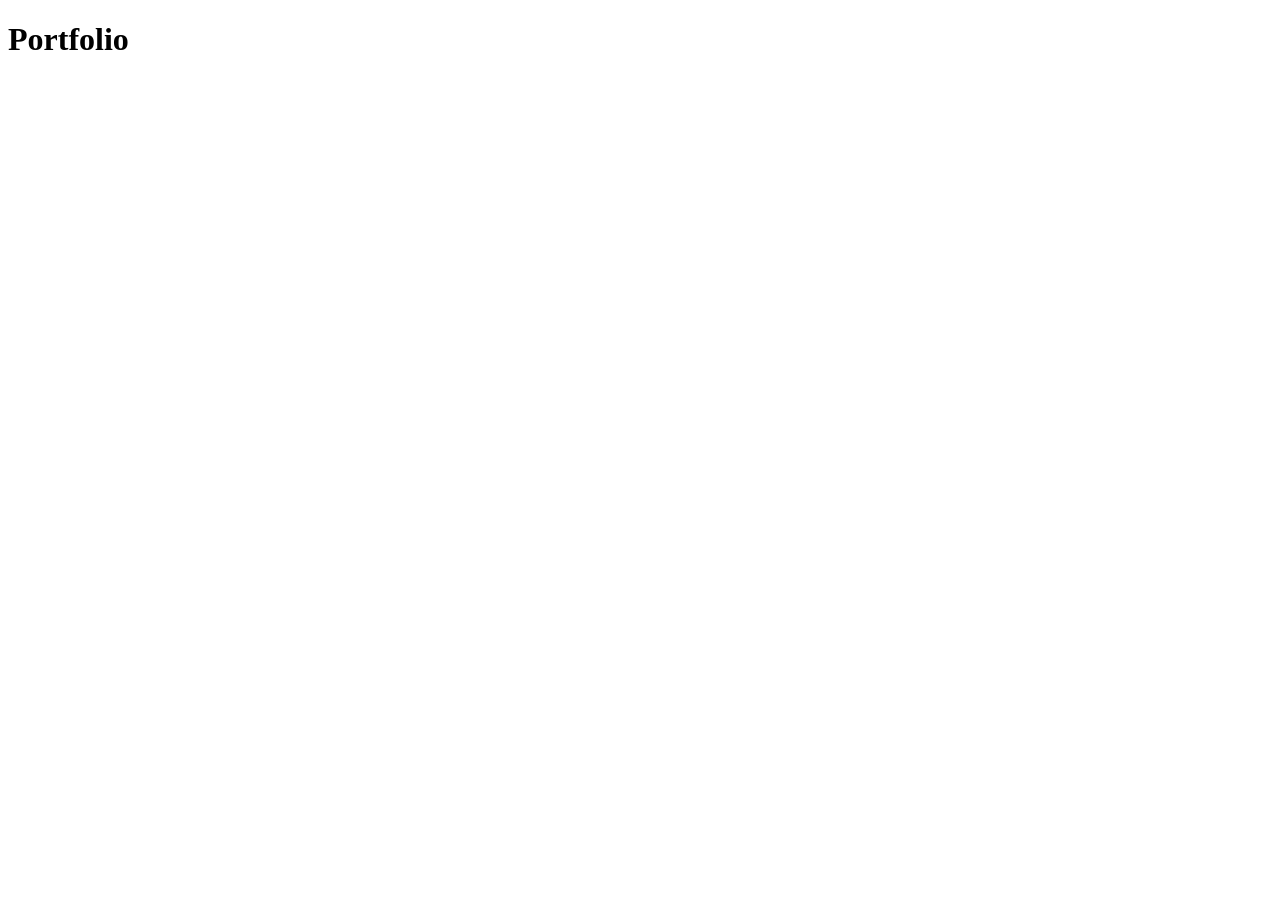
==== index.html @ 363844df "h1 navn" ====
<!DOCTYPE html>
<html lang="da">

<head>
    <meta charset="UTF-8">
    <meta name="viewport" content="width=device-width, initial-scale=1.0">
    <title>Portfolio</title>
    <meta name="robots" content="noindex">
</head>

<body>
    <h1>Portfolio</h1>
</body>

</html>
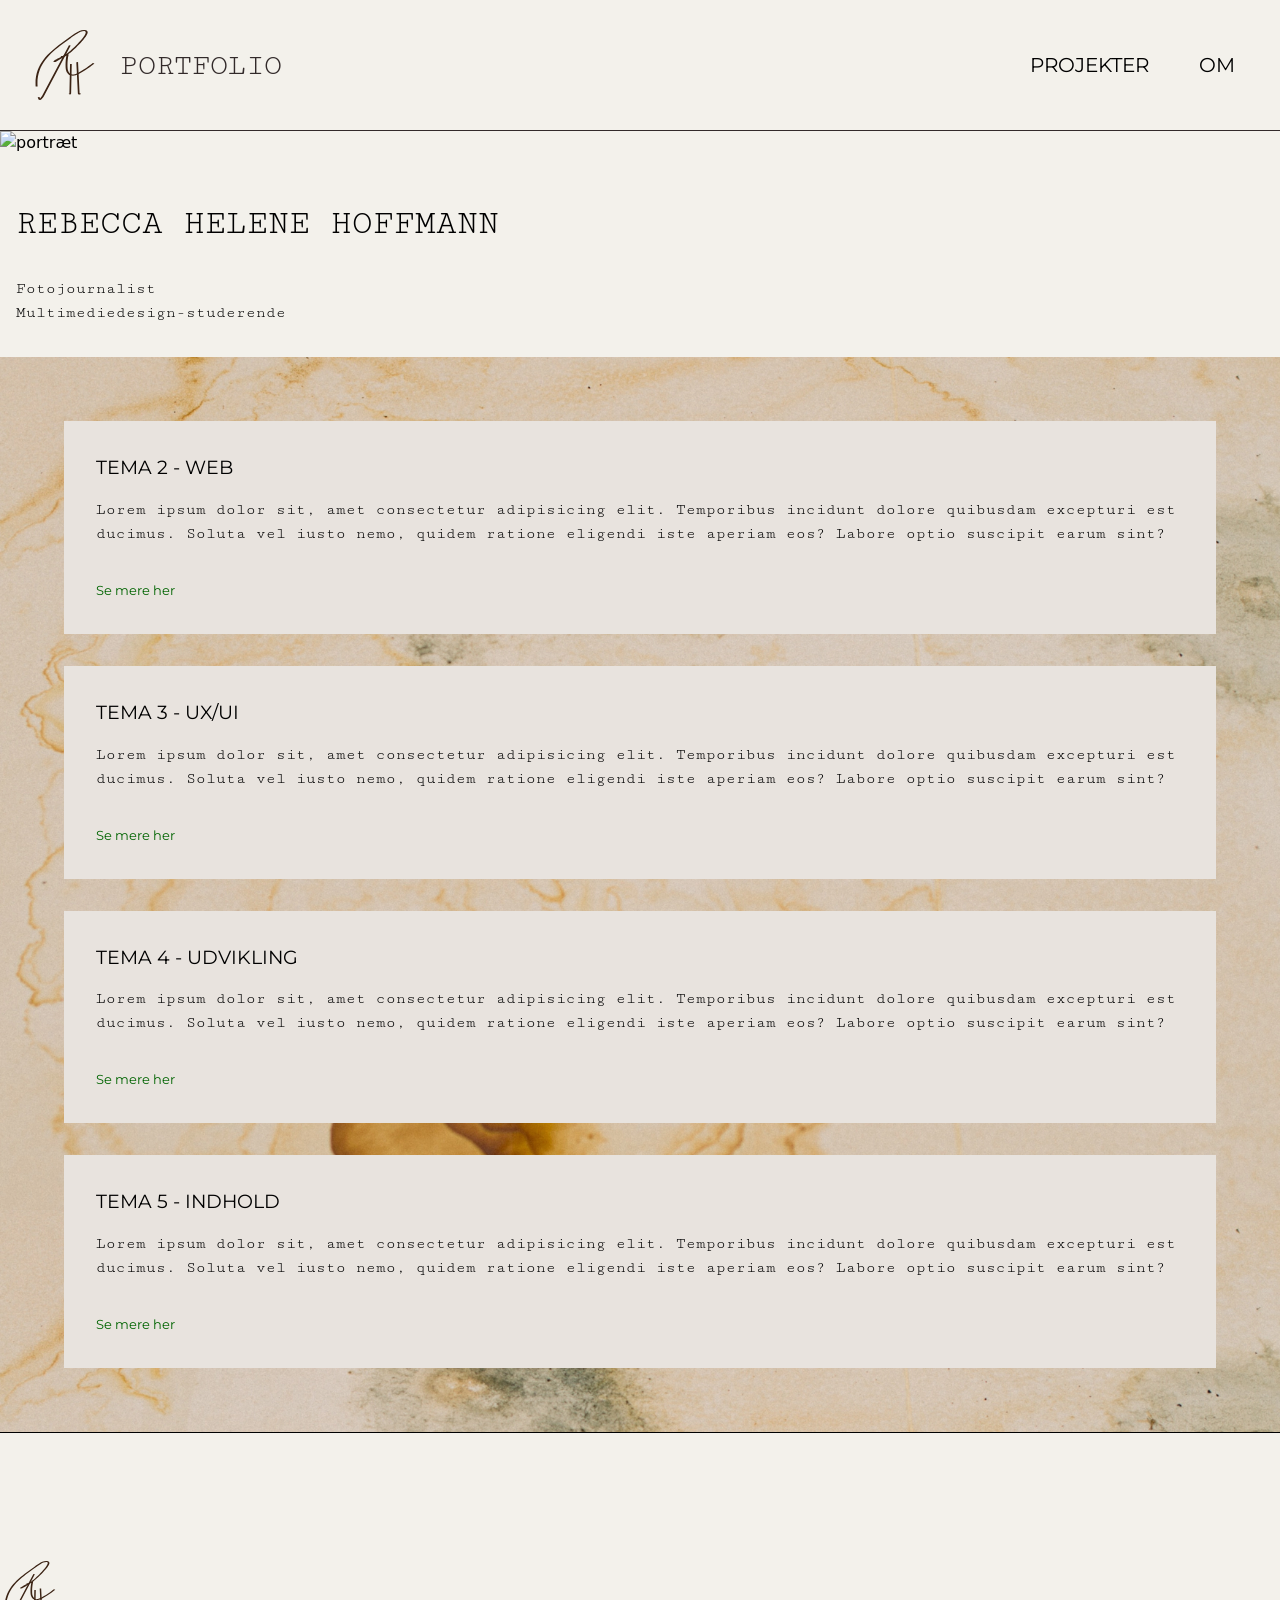
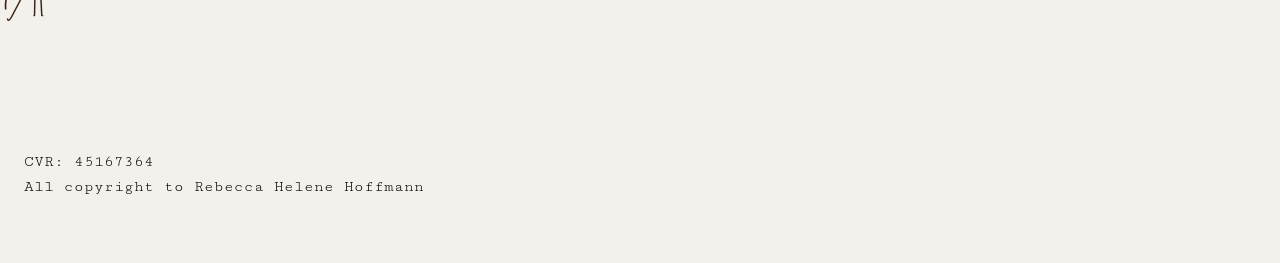
==== commit 350d777f: "første version" ====
--- a/index.html
+++ b/index.html
@@ -6,10 +6,90 @@
     <meta name="viewport" content="width=device-width, initial-scale=1.0">
     <title>Portfolio</title>
     <meta name="robots" content="noindex">
+    <link rel="stylesheet" href="layout.css">
+    <link rel="stylesheet" href="style.css">
+    <link rel="stylesheet" href="generel.css">
+    <link rel="preconnect" href="https://fonts.googleapis.com">
+    <link rel="preconnect" href="https://fonts.gstatic.com" crossorigin>
+    <link href="https://fonts.googleapis.com/css2?family=Cutive+Mono&display=swap" rel="stylesheet">
+    <link href="https://fonts.googleapis.com/css2?family=Montserrat:ital,wght@0,100..900;1,100..900&display=swap"
+        rel="stylesheet">
 </head>
 
 <body>
-    <h1>Portfolio</h1>
+    <header>
+        <div class="logo">
+            <a href="index.html"> <img src="svg/logo.svg" alt="Logo"></a>
+            <a class="titel" href="index.html">PORTFOLIO</a>
+        </div>
+        <nav>
+            <ul class="menu">
+                <li><a href="index.html">PROJEKTER</a></li>
+                <li><a href="om.html">OM</a></li>
+            </ul>
+            <button class="burger">
+                <span class="line"></span>
+                <span class="line"></span>
+                <span class="line"></span>
+            </button>
+        </nav>
+    </header>
+    <main>
+        <img src="img/pb.webp" alt="portræt">
+        <div class="in-grid">
+            <h1>Rebecca Helene Hoffmann</h1>
+            <p>Fotojournalist</p>
+            <p>Multimediedesign-studerende</p>
+        </div>
+        <div class="img-index">
+            <div class="index-grid">
+                <div>
+                    <h3>TEMA 2 - WEB</h3>
+                    <p>Lorem ipsum dolor sit, amet consectetur adipisicing elit. Temporibus incidunt dolore quibusdam
+                        excepturi est ducimus. Soluta vel iusto nemo, quidem ratione eligendi iste aperiam eos? Labore
+                        optio suscipit earum sint?</p>
+                    <a href="tema2.html"> Se mere her</a>
+                </div>
+            </div>
+            <div class="index-grid">
+                <div>
+                    <h3>TEMA 3 - UX/UI</h3>
+                    <p>Lorem ipsum dolor sit, amet consectetur adipisicing elit. Temporibus incidunt dolore quibusdam
+                        excepturi est ducimus. Soluta vel iusto nemo, quidem ratione eligendi iste aperiam eos? Labore
+                        optio suscipit earum sint?</p>
+                    <a href="tema3.html"> Se mere her</a>
+                </div>
+            </div>
+            <div class="index-grid">
+                <div>
+                    <h3>TEMA 4 - UDVIKLING</h3>
+                    <p>Lorem ipsum dolor sit, amet consectetur adipisicing elit. Temporibus incidunt dolore quibusdam
+                        excepturi est ducimus. Soluta vel iusto nemo, quidem ratione eligendi iste aperiam eos? Labore
+                        optio suscipit earum sint?</p>
+                    <a href="tema4.html"> Se mere her</a>
+                </div>
+            </div>
+            <div class="index-grid">
+                <div>
+                    <h3>TEMA 5 - INDHOLD</h3>
+                    <p>Lorem ipsum dolor sit, amet consectetur adipisicing elit. Temporibus incidunt dolore quibusdam
+                        excepturi est ducimus. Soluta vel iusto nemo, quidem ratione eligendi iste aperiam eos? Labore
+                        optio suscipit earum sint?</p>
+                    <a href="tema5.html"> Se mere her</a>
+                </div>
+            </div>
+        </div>
+    </main>
+
+    <footer>
+        <img src="svg/logo.svg" alt="logo">
+        <div>
+            <p>CVR: 45167364</p>
+            <p>All copyright to Rebecca Helene Hoffmann</p>
+        </div>
+    </footer>
+
+    <script src="menu.js"></script>
 </body>
 
 </html>
--- a/layout.css
+++ b/layout.css
@@ -0,0 +1,67 @@
+/***************** index ****************/
+.img-index {
+  background-image: url(img/baggrund-index.webp);
+  background-size: 100%;
+  padding: 2rem;
+}
+.in-grid {
+  padding: 1rem;
+  margin-bottom: 1rem;
+  align-items: center;
+}
+.index-grid {
+  margin: 2rem;
+  padding: 2rem;
+  background-color: rgb(232, 227, 222);
+}
+.index-grid p {
+  padding-bottom: 2rem;
+}
+.index-grid a {
+  color: darkgreen;
+}
+
+/***************** tema ****************/
+.tema-h2 {
+  border-bottom: 1px solid black;
+}
+.tema h2 {
+  margin-top: 10rem;
+  margin-left: 1rem;
+}
+.tema h3 {
+  margin-top: 6rem;
+  margin-left: 2rem;
+}
+.tema p {
+  margin: 2rem;
+}
+.tema a {
+  margin-left: 3rem;
+}
+.tema img {
+  padding: 2rem;
+  border-bottom: 1px solid black;
+}
+/***************** om ****************/
+.img-om {
+  background-image: url(img/om-bg.webp);
+  background-size: 100%;
+  padding: 1rem;
+}
+.img-om img {
+  padding: 2rem;
+}
+.om-grid {
+  margin: 2rem;
+  padding: 4rem;
+  background-color: rgb(232, 227, 222);
+}
+
+.om-grid h2,
+h3 {
+  padding-bottom: 1rem;
+}
+.om-grid p {
+  padding-bottom: 3rem;
+}
--- a/style.css
+++ b/style.css
@@ -0,0 +1,162 @@
+/***************** font ****************/
+.cutive-mono-regular {
+  font-family: "Cutive Mono", monospace;
+  font-style: normal;
+}
+.montserrat-uniquifier {
+  font-family: "Montserrat", sans-serif;
+  font-style: normal;
+}
+
+/***************** footer ****************/
+footer {
+  border-top: 1px solid black;
+  padding-top: 10%;
+  margin-bottom: 5%;
+}
+footer img {
+  height: 60px;
+  width: 60px;
+  margin-bottom: 10%;
+  justify-self: center;
+  align-self: center;
+}
+footer p {
+  margin-left: 1.5rem;
+  line-height: 25px;
+}
+
+/***************** nav-menu ****************/
+header {
+  top: 0;
+  display: flex;
+  justify-content: space-between;
+  align-items: center;
+  padding: 30px;
+  border-bottom: 1px solid rgb(50, 42, 42);
+  max-width: 100%;
+}
+
+.logo {
+  display: flex;
+  gap: 20px;
+  align-items: center;
+}
+
+.logo img {
+  width: 70px;
+  height: 70px;
+}
+
+.titel {
+  font-family: "Cutive Mono";
+  font-size: 30px;
+  text-decoration: none;
+  color: rgb(50, 42, 42);
+}
+
+nav {
+  display: flex;
+  align-items: center;
+}
+.menu {
+  display: flex;
+  list-style: none;
+  margin: 0;
+  padding: 0;
+}
+
+.menu li {
+  margin-right: 20px;
+}
+
+.menu li:last-child {
+  margin-right: 0;
+}
+
+.menu a {
+  display: block;
+  padding: 10px;
+  padding-inline: 15px;
+  color: black;
+  text-decoration: none;
+  text-align: center;
+  text-transform: uppercase;
+  font-size: 20px;
+  font-family: "Montserrat";
+}
+
+.menu a:hover {
+  color: rgb(68, 80, 126);
+}
+
+.burger {
+  display: none;
+  width: 25px;
+  height: 15px;
+  cursor: pointer;
+}
+
+.burger .line {
+  display: block;
+  width: 100%;
+  height: 2px;
+  background-color: black;
+  margin-bottom: 5px;
+  transition: 0.2s linear;
+}
+/***************** burger-menu, synlig i mobil ****************/
+@media (max-width: 800px) {
+  .menu {
+    display: none;
+  }
+
+  .burger {
+    display: block;
+    background-color: transparent;
+    border: 0;
+    width: 30px;
+    height: 20px;
+    cursor: pointer;
+  }
+
+  .burger .line {
+    display: block;
+    width: 100%;
+    height: 2px;
+    background-color: black;
+    margin-bottom: 5px;
+    transition: 0.2s linear;
+  }
+
+  .burger.active .line:nth-child(1) {
+    transform: rotate(45deg) translate(5px, 5px);
+    transition: 0.2s linear;
+  }
+
+  .burger.active .line:nth-child(2) {
+    opacity: 0;
+    transition: 0.15s linear;
+  }
+
+  .burger.active .line:nth-child(3) {
+    transform: rotate(-45deg) translate(5px, -5px);
+    transition: 0.2s linear;
+  }
+
+  /* udfoldet */
+  nav.active .menu {
+    display: block;
+    background-color: var(--color-bg);
+    border: 1px solid grey;
+    position: absolute;
+    top: 75px;
+    right: 0;
+    width: 30%;
+    z-index: 1010;
+  }
+
+  nav.active .menu li {
+    margin-block: 10px 10px;
+  }
+}
--- a/generel.css
+++ b/generel.css
@@ -0,0 +1,128 @@
+/***************** reset ****************/
+*,
+::before,
+::after {
+  box-sizing: border-box;
+  margin: 0;
+  padding: 0;
+}
+
+html {
+  interpolate-size: allow-keywords;
+  font-family: system-ui, sans-serif;
+  line-height: 1.5;
+  -webkit-font-smoothing: antialiased;
+}
+
+h1,
+h2 {
+  line-height: 1.25;
+}
+
+p,
+li {
+  text-wrap: pretty;
+}
+
+img,
+svg {
+  display: block;
+  width: 100%;
+  height: auto;
+}
+
+label {
+  display: block;
+}
+
+input,
+button,
+textarea,
+select {
+  font: inherit;
+  color: inherit;
+  background-color: transparent;
+  font-size: max(1em, 16px);
+}
+
+textarea {
+  resize: none;
+  min-height: 4lh;
+}
+
+legend {
+  padding: 0;
+}
+
+select,
+::picker(select) {
+  appearance: base-select;
+}
+
+:root {
+  /***************** font ****************/
+  --font-h1-h2-p-li: "Cutive Mono", monospace;
+  --font-h3-a: "Montserrat", sans-serif;
+
+  --font-size-mobil-h1: 2.1rem;
+  --font-size-mobil-h2: 2rem;
+  --font-size-mobil-h3: 1.2rem;
+  --font-size-mobil-a: 0.8rem;
+
+  --font-size-desk-h1: 3rem;
+  --font-size-desk-h2: 2.5rem;
+  --font-size-desk-h3: 2rem;
+  --font-size-desk-a: 1rem;
+
+  --font-size-p: 1rem;
+
+  --font-weight-h1: 100;
+  --font-weight-h2: 600;
+  --font-weight-h3: 400;
+  --font-p-space: 150%;
+
+  /***************** color ****************/
+  --color-bg: #f3f1eb;
+  --color-a: black;
+
+  /***************** margin ****************/
+  --margin-top-h1-mobil: 2rem;
+  --margin-bottom-h1-mobil: 2rem;
+}
+
+body {
+  background-color: var(--color-bg);
+}
+
+h1 {
+  font-family: var(--font-h1-h2-p-li);
+  font-size: var(--font-size-mobil-h1);
+  font-weight: var(--font-weight-h1);
+  margin-top: var(--margin-top-h1-mobil);
+  margin-bottom: var(--margin-bottom-h1-mobil);
+  text-transform: uppercase;
+}
+h2 {
+  font-family: var(--font-h1-h2-p-li);
+  font-size: var(--font-size-mobil-h2);
+  font-weight: var(--font-weight-h2);
+}
+h3 {
+  font-family: var(--font-h3-a);
+  font-size: var(--font-size-mobil-h3);
+  font-weight: var(--font-weight-h3);
+}
+p {
+  font-family: var(--font-h1-h2-p-li);
+  font-size: var(--font-size-p);
+  line-height: var(--font-p-space);
+}
+a {
+  font-size: var(--font-size-mobil-a);
+  font-family: var(--font-h3-a);
+  color: var(--color-a);
+  text-decoration: none;
+}
+li {
+  font-family: var(--font-h1-h2-p-li);
+}
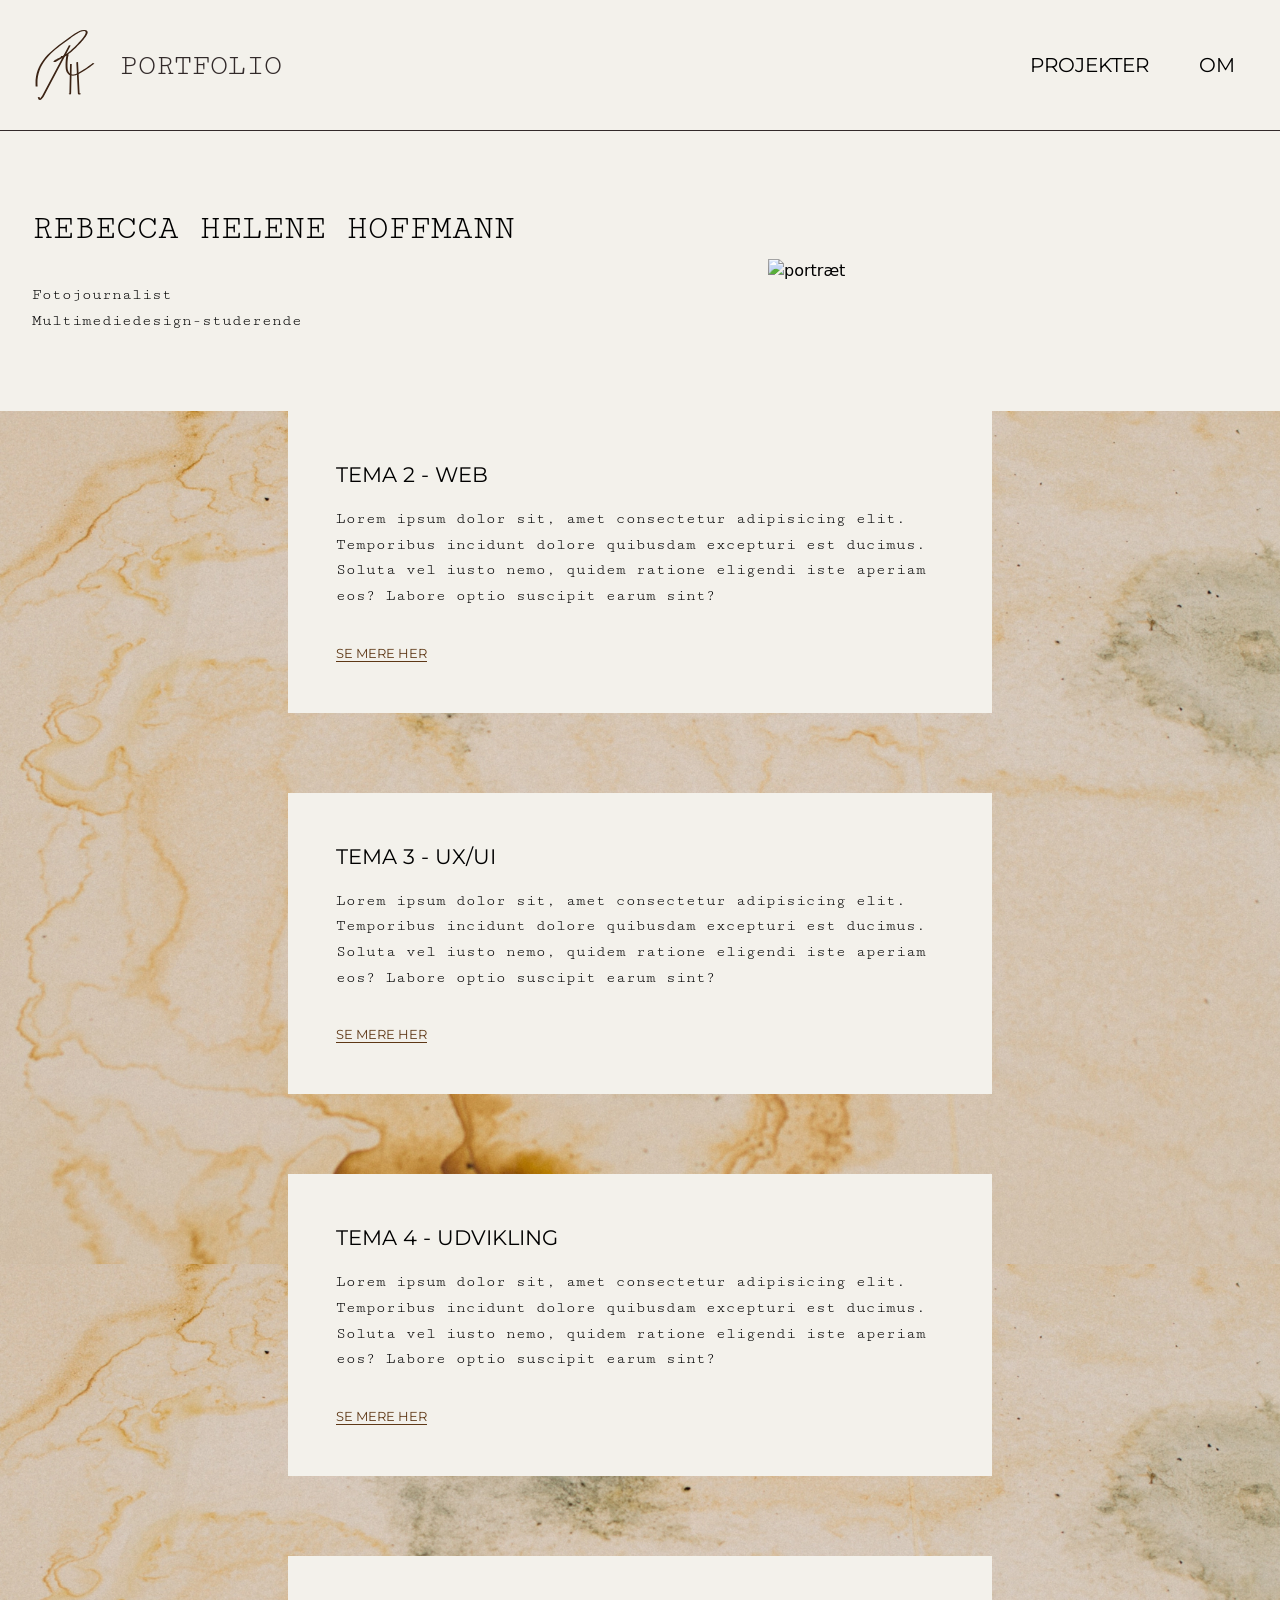
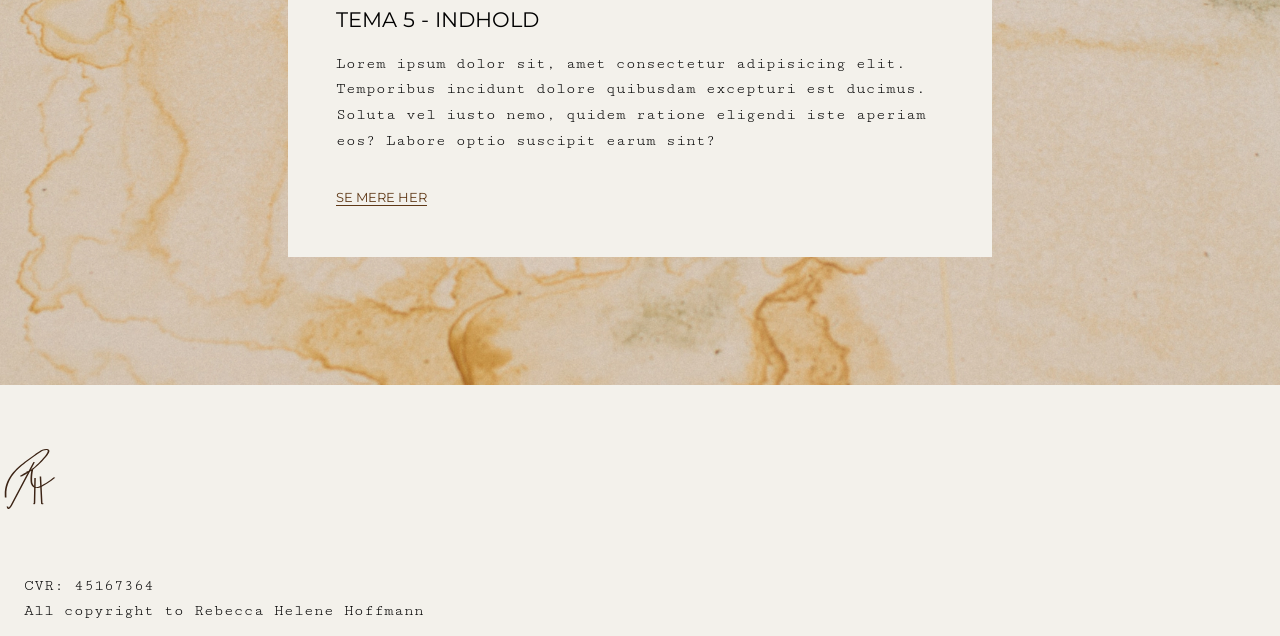
==== commit ba29e7b7: "anden version" ====
--- a/index.html
+++ b/index.html
@@ -24,7 +24,7 @@
         </div>
         <nav>
             <ul class="menu">
-                <li><a href="index.html">PROJEKTER</a></li>
+                <li><a href="tema2.html">PROJEKTER</a></li>
                 <li><a href="om.html">OM</a></li>
             </ul>
             <button class="burger">
@@ -35,12 +35,17 @@
         </nav>
     </header>
     <main>
-        <img src="img/pb.webp" alt="portræt">
         <div class="in-grid">
-            <h1>Rebecca Helene Hoffmann</h1>
-            <p>Fotojournalist</p>
-            <p>Multimediedesign-studerende</p>
+            <div class="in-grid-text">
+                <h1>Rebecca Helene Hoffmann</h1>
+                <p>Fotojournalist</p>
+                <p>Multimediedesign-studerende</p>
+            </div>
+            <div class="in-grid-img">
+                <img src="img/pb.webp" alt="portræt">
+            </div>
         </div>
+
         <div class="img-index">
             <div class="index-grid">
                 <div>
--- a/layout.css
+++ b/layout.css
@@ -1,33 +1,69 @@
 /***************** index ****************/
+
+.in-grid {
+  display: grid;
+  grid-template-columns: 1fr;
+}
+.in-grid-img {
+  order: -1;
+}
+.in-grid-text {
+  padding: 1rem;
+  margin-bottom: 2rem;
+}
+/***************** teaser tema  ****************/
 .img-index {
   background-image: url(img/baggrund-index.webp);
   background-size: 100%;
-  padding: 2rem;
-}
-.in-grid {
-  padding: 1rem;
-  margin-bottom: 1rem;
-  align-items: center;
+  padding: 3rem;
 }
 .index-grid {
-  margin: 2rem;
-  padding: 2rem;
-  background-color: rgb(232, 227, 222);
+  margin-bottom: 2rem;
+  padding: 3rem;
+  background-color: #f3f1eb;
+  align-self: center;
 }
 .index-grid p {
+  padding-top: 1rem;
   padding-bottom: 2rem;
 }
 .index-grid a {
-  color: darkgreen;
+  color: #5e3816;
+  border-bottom: 1px solid #5e3816;
+  text-transform: uppercase;
+}
+
+@media (min-width: 1000px) {
+  .in-grid {
+    display: grid;
+    grid-template-columns: 1fr 1fr;
+    grid-template-rows: 1fr;
+    background-image: url(img/bg-index-4.webp);
+    background-size: 100%;
+  }
+  .in-grid-text {
+    padding: 2rem;
+    align-self: center;
+  }
+  .in-grid-img {
+    order: 1;
+    padding: 8rem;
+  }
+  .img-index {
+    padding-top: 0%;
+  }
+  .index-grid {
+    margin-left: 15rem;
+    margin-right: 15rem;
+    margin-bottom: 5rem;
+  }
 }
 
 /***************** tema ****************/
-.tema-h2 {
-  border-bottom: 1px solid black;
-}
 .tema h2 {
   margin-top: 10rem;
   margin-left: 1rem;
+  margin-bottom: 0.5rem;
 }
 .tema h3 {
   margin-top: 6rem;
@@ -37,31 +73,92 @@
   margin: 2rem;
 }
 .tema a {
-  margin-left: 3rem;
+  margin-left: 2rem;
 }
 .tema img {
   padding: 2rem;
   border-bottom: 1px solid black;
+}
+@media (min-width: 1000px) {
+  .t-grid {
+    display: grid;
+    grid-template-columns: 1fr 1fr;
+    grid-template-rows: 1fr 1fr;
+  }
+}
+
+/***************** pil ****************/
+.pil {
+  display: grid;
+  grid-template-columns: 1fr 1fr;
+  justify-content: space-between;
+  margin: 1rem;
+}
+.pil-1 {
+  display: flex;
+  align-items: center;
+  grid-column: 1/2;
+  gap: 5px;
+}
+.pil-2 {
+  display: flex;
+  align-items: center;
+  grid-column: 3/4;
+  gap: 5px;
+}
+.pil img {
+  width: 20px;
+  height: auto;
+  border-bottom: none;
 }
 /***************** om ****************/
 .img-om {
   background-image: url(img/om-bg.webp);
   background-size: 100%;
   padding: 1rem;
+  img {
+    padding: 2rem;
+  }
 }
-.img-om img {
-  padding: 2rem;
-}
-.om-grid {
+/***************** om box 1 ****************/
+.om-grid-1 {
   margin: 2rem;
   padding: 4rem;
   background-color: rgb(232, 227, 222);
 }
-
-.om-grid h2,
-h3 {
+.om-grid-1 h2 {
   padding-bottom: 1rem;
 }
-.om-grid p {
+.om-grid-1 p {
   padding-bottom: 3rem;
 }
+/***************** om box 2 ****************/
+.om-grid-2 {
+  margin: 2rem;
+  padding: 4rem;
+  background-color: rgb(232, 227, 222);
+}
+.om-grid-2 h3 {
+  padding-bottom: 1rem;
+}
+.om-grid-2 p {
+  padding-bottom: 3rem;
+}
+
+@media (min-width: 1000px) {
+  .om-grid {
+    display: grid;
+    grid-template-columns: 1fr 1fr;
+    margin-top: 5rem;
+    margin-left: 15rem;
+    margin-right: 15rem;
+  }
+  .om-grid-2 {
+    display: grid;
+    grid-template-columns: 1fr 1fr;
+    gap: 10%;
+    margin-top: 5rem;
+    margin-left: 17rem;
+    margin-right: 17rem;
+  }
+}
--- a/style.css
+++ b/style.css
@@ -1,16 +1,52 @@
-/***************** font ****************/
-.cutive-mono-regular {
-  font-family: "Cutive Mono", monospace;
-  font-style: normal;
-}
-.montserrat-uniquifier {
-  font-family: "Montserrat", sans-serif;
-  font-style: normal;
-}
+/***************** index ****************/
+.index-grid a {
+  color: #5e3816;
+  border-bottom: 1px solid #5e3816;
+  text-transform: uppercase;
+}
+/***************** tema ****************/
+
+/***************** tema h2 farve ****************/
+.tema-h2 {
+  color: #5b0dcf;
+  border-bottom: 1px solid black;
+}
+.tema-h3 {
+  color: #32771c;
+  border-bottom: 1px solid black;
+}
+.tema-h4 {
+  color: #0071be;
+  border-bottom: 1px solid black;
+}
+.tema-h5 {
+  color: #eb6300;
+  border-bottom: 1px solid black;
+}
+.t2-a {
+  color: #5b0dcf;
+  border-bottom: 1px solid #5b0dcf;
+  text-transform: uppercase;
+}
+.t3-a {
+  color: #32771c;
+  border-bottom: 1px solid #32771c;
+  text-transform: uppercase;
+}
+.t4-a {
+  color: #0071be;
+  border-bottom: 1px solid #0071be;
+  text-transform: uppercase;
+}
+.t5-a {
+  color: #eb6300;
+  border-bottom: 1px solid #eb6300;
+  text-transform: uppercase;
+}
+/***************** tema a farve ****************/
 
 /***************** footer ****************/
 footer {
-  border-top: 1px solid black;
   padding-top: 10%;
   margin-bottom: 5%;
 }
@@ -25,7 +61,15 @@
   margin-left: 1.5rem;
   line-height: 25px;
 }
-
+@media (min-width: 1000px) {
+  footer {
+    padding-top: 5%;
+    margin-bottom: 1%;
+  }
+  footer img {
+    margin-bottom: 5%;
+  }
+}
 /***************** nav-menu ****************/
 header {
   top: 0;
@@ -87,7 +131,7 @@
 }
 
 .menu a:hover {
-  color: rgb(68, 80, 126);
+  color: #5e3816;
 }
 
 .burger {
--- a/generel.css
+++ b/generel.css
@@ -59,35 +59,50 @@
   appearance: base-select;
 }
 
+/***************** font ****************/
+.cutive-mono-regular {
+  font-family: "Cutive Mono", monospace;
+  font-style: normal;
+}
+.montserrat-uniquifier {
+  font-family: "Montserrat", sans-serif;
+  font-style: normal;
+}
+
 :root {
-  /***************** font ****************/
+  /***************** font type ****************/
   --font-h1-h2-p-li: "Cutive Mono", monospace;
   --font-h3-a: "Montserrat", sans-serif;
 
-  --font-size-mobil-h1: 2.1rem;
-  --font-size-mobil-h2: 2rem;
-  --font-size-mobil-h3: 1.2rem;
-  --font-size-mobil-a: 0.8rem;
+  /***************** font size mobil ****************/
+  --font-size-m-h1: 2.1rem;
+  --font-size-m-h2: 2rem;
+  --font-size-m-h3: 1.3rem;
+  --font-size-m-p: 1rem;
+  --font-size-m-a: 0.8rem;
 
-  --font-size-desk-h1: 3rem;
-  --font-size-desk-h2: 2.5rem;
-  --font-size-desk-h3: 2rem;
-  --font-size-desk-a: 1rem;
+  /***************** font size desk ****************/
+  --font-size-d-h1: 3rem;
+  --font-size-d-h2: 2.5rem;
+  --font-size-d-h3: 2rem;
+  --font-size-d-a: 1rem;
+  --font-size-d-p: 1rem;
 
-  --font-size-p: 1rem;
-
+  /***************** font weight ****************/
   --font-weight-h1: 100;
   --font-weight-h2: 600;
   --font-weight-h3: 400;
-  --font-p-space: 150%;
+
+  /***************** letter space ****************/
+  --font-p-space: 160%;
 
   /***************** color ****************/
   --color-bg: #f3f1eb;
   --color-a: black;
 
   /***************** margin ****************/
-  --margin-top-h1-mobil: 2rem;
-  --margin-bottom-h1-mobil: 2rem;
+  --margint-m-h1: 2rem;
+  --marginb-m-h1: 2rem;
 }
 
 body {
@@ -96,29 +111,30 @@
 
 h1 {
   font-family: var(--font-h1-h2-p-li);
-  font-size: var(--font-size-mobil-h1);
+  font-size: var(--font-size-m-h1);
   font-weight: var(--font-weight-h1);
-  margin-top: var(--margin-top-h1-mobil);
-  margin-bottom: var(--margin-bottom-h1-mobil);
+  margin-top: var(--margint-m-h1);
+  margin-bottom: var(--marginb-m-h1);
   text-transform: uppercase;
 }
 h2 {
   font-family: var(--font-h1-h2-p-li);
-  font-size: var(--font-size-mobil-h2);
+  font-size: var(--font-size-m-h2);
   font-weight: var(--font-weight-h2);
 }
 h3 {
   font-family: var(--font-h3-a);
-  font-size: var(--font-size-mobil-h3);
+  font-size: var(--font-size-m-h3);
   font-weight: var(--font-weight-h3);
 }
 p {
   font-family: var(--font-h1-h2-p-li);
-  font-size: var(--font-size-p);
+  font-size: var(--font-size-m-p);
   line-height: var(--font-p-space);
+  max-width: 65ch;
 }
 a {
-  font-size: var(--font-size-mobil-a);
+  font-size: var(--font-size-m-a);
   font-family: var(--font-h3-a);
   color: var(--color-a);
   text-decoration: none;
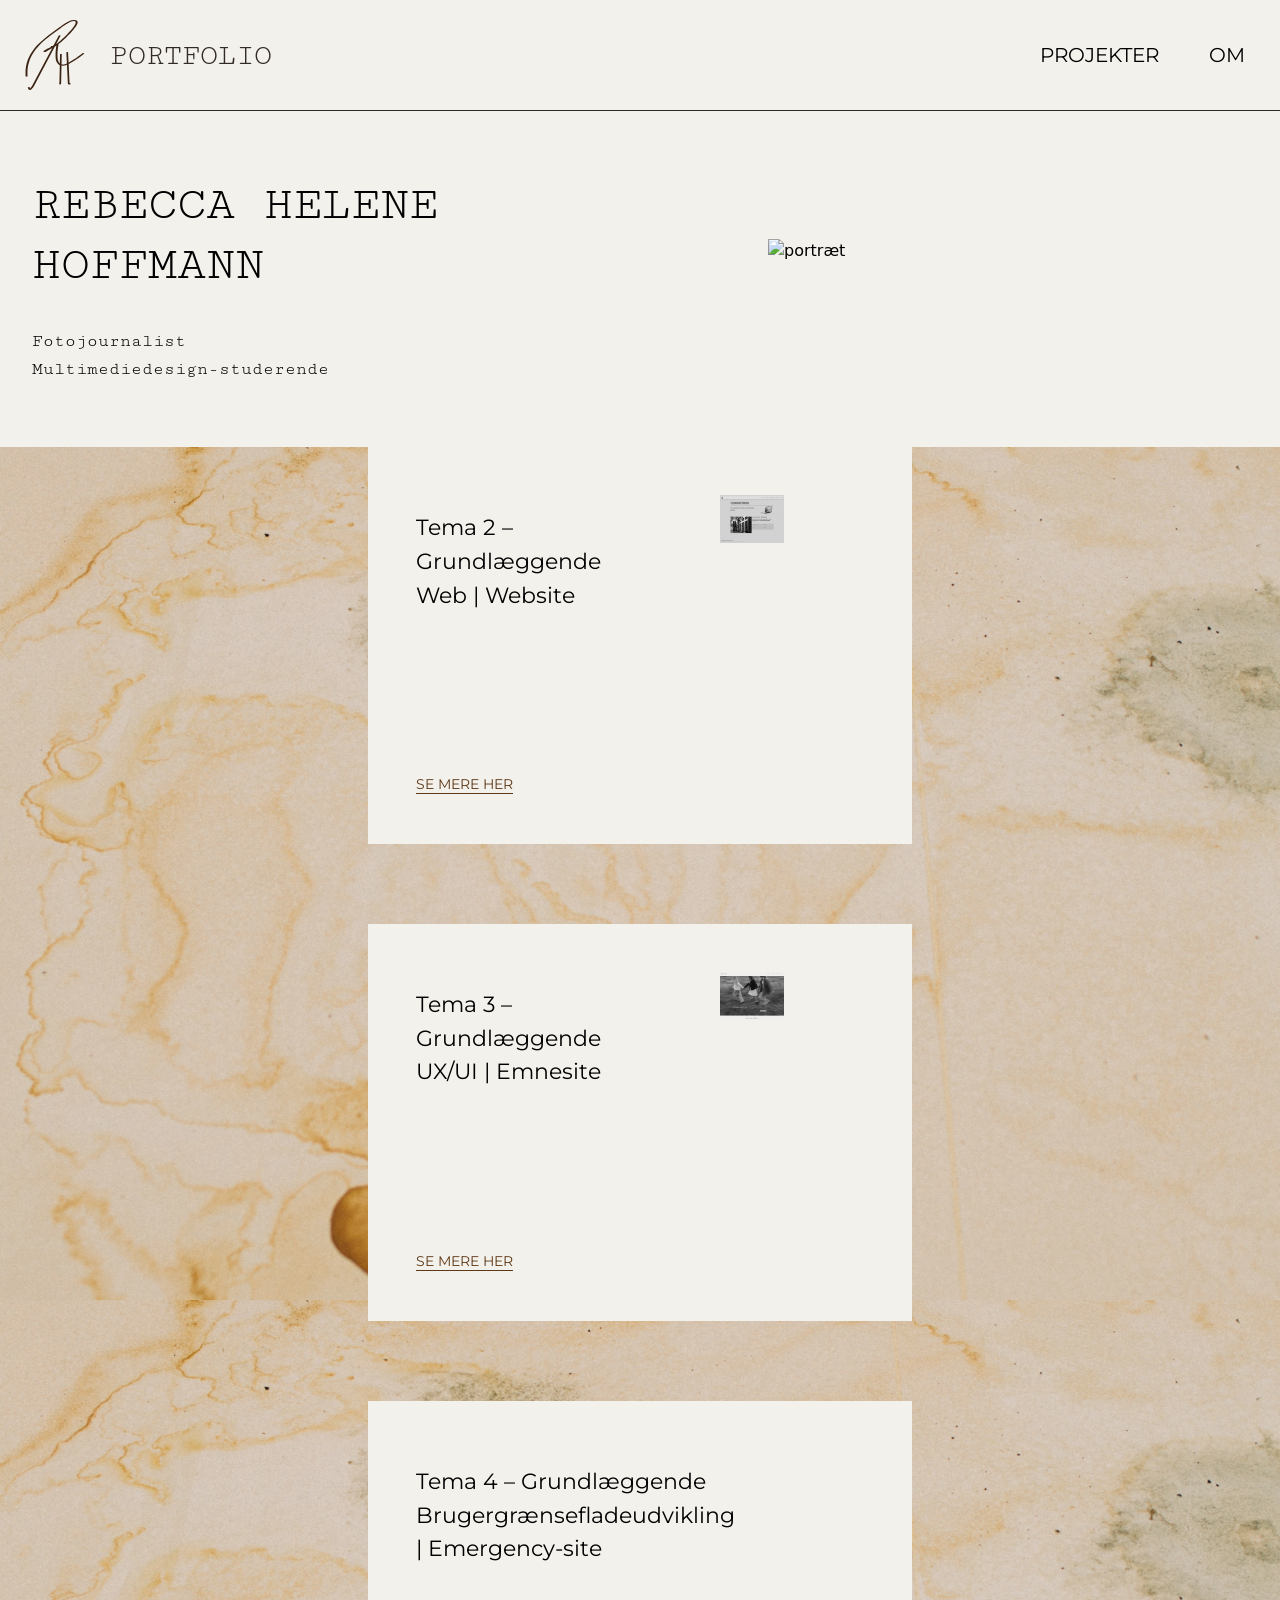
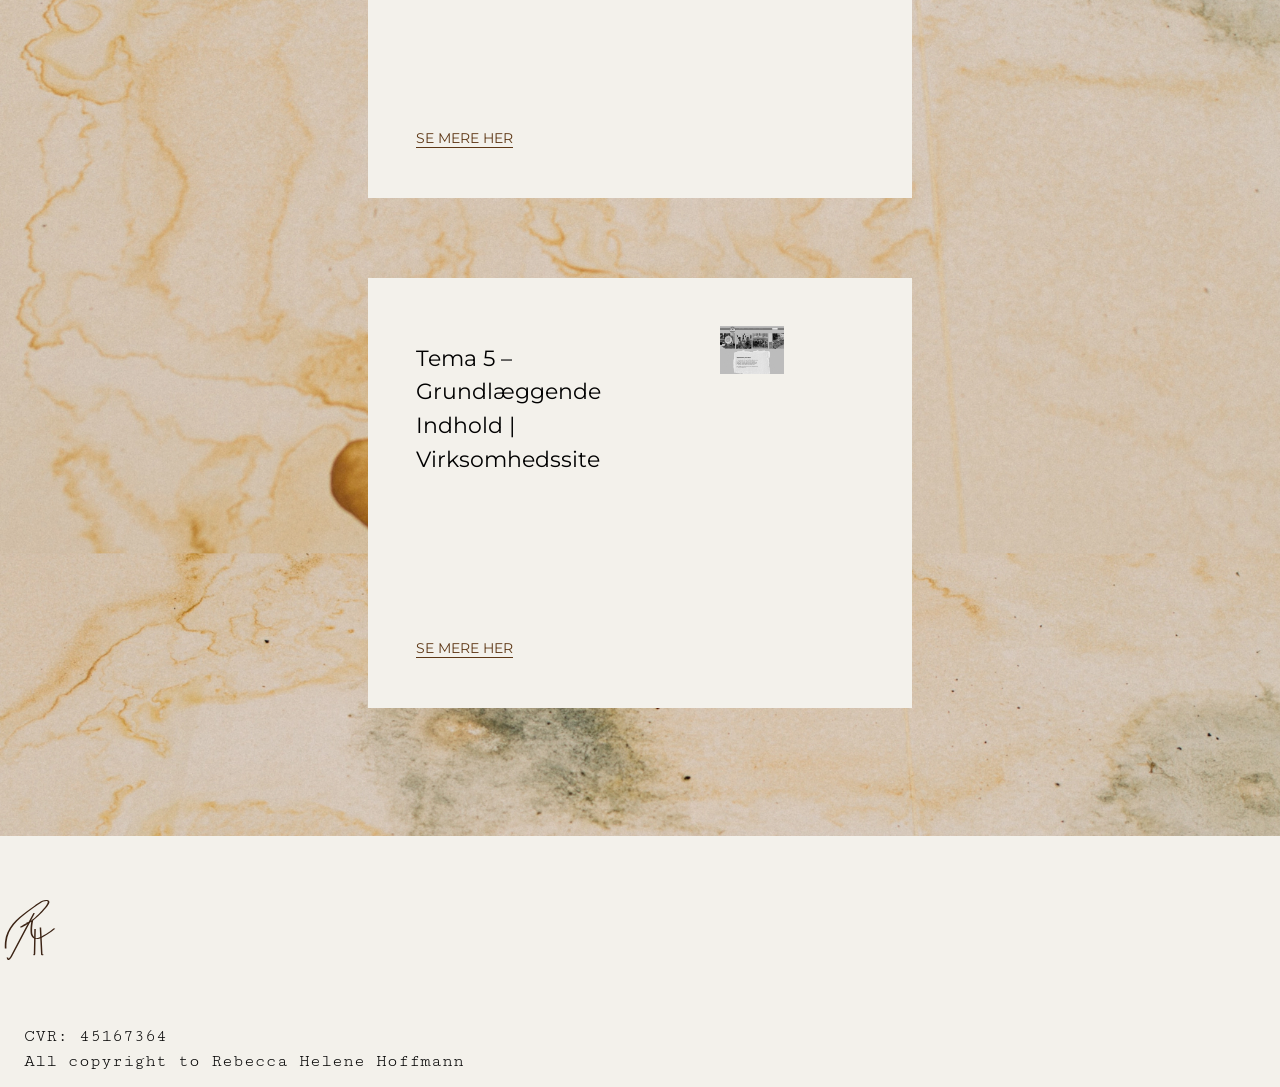
==== commit e7b2ccfe: "version nummer fire" ====
--- a/index.html
+++ b/index.html
@@ -49,39 +49,31 @@
         <div class="img-index">
             <div class="index-grid">
                 <div>
-                    <h3>TEMA 2 - WEB</h3>
-                    <p>Lorem ipsum dolor sit, amet consectetur adipisicing elit. Temporibus incidunt dolore quibusdam
-                        excepturi est ducimus. Soluta vel iusto nemo, quidem ratione eligendi iste aperiam eos? Labore
-                        optio suscipit earum sint?</p>
+                    <h3>Tema 2 – Grundlæggende Web | Website</h3>
                     <a href="tema2.html"> Se mere her</a>
                 </div>
+                <img src="img/t2-site-bw.webp" alt="computer">
             </div>
             <div class="index-grid">
                 <div>
-                    <h3>TEMA 3 - UX/UI</h3>
-                    <p>Lorem ipsum dolor sit, amet consectetur adipisicing elit. Temporibus incidunt dolore quibusdam
-                        excepturi est ducimus. Soluta vel iusto nemo, quidem ratione eligendi iste aperiam eos? Labore
-                        optio suscipit earum sint?</p>
+                    <h3>Tema 3 – Grundlæggende UX/UI | Emnesite</h3>
                     <a href="tema3.html"> Se mere her</a>
                 </div>
+                <img src="img/t3-site-bw.webp" alt="computer">
             </div>
             <div class="index-grid">
                 <div>
-                    <h3>TEMA 4 - UDVIKLING</h3>
-                    <p>Lorem ipsum dolor sit, amet consectetur adipisicing elit. Temporibus incidunt dolore quibusdam
-                        excepturi est ducimus. Soluta vel iusto nemo, quidem ratione eligendi iste aperiam eos? Labore
-                        optio suscipit earum sint?</p>
+                    <h3>Tema 4 – Grundlæggende Brugergrænsefladeudvikling | Emergency-site</h3>
                     <a href="tema4.html"> Se mere her</a>
                 </div>
+                <img src="img/t4-site-bw.webp" alt="computer">
             </div>
             <div class="index-grid">
                 <div>
-                    <h3>TEMA 5 - INDHOLD</h3>
-                    <p>Lorem ipsum dolor sit, amet consectetur adipisicing elit. Temporibus incidunt dolore quibusdam
-                        excepturi est ducimus. Soluta vel iusto nemo, quidem ratione eligendi iste aperiam eos? Labore
-                        optio suscipit earum sint?</p>
+                    <h3>Tema 5 – Grundlæggende Indhold | Virksomhedssite</h3>
                     <a href="tema5.html"> Se mere her</a>
                 </div>
+                <img src="img/t5-site-bw.webp" alt="computer">
             </div>
         </div>
     </main>
--- a/layout.css
+++ b/layout.css
@@ -1,5 +1,4 @@
 /***************** index ****************/
-
 .in-grid {
   display: grid;
   grid-template-columns: 1fr;
@@ -23,14 +22,9 @@
   background-color: #f3f1eb;
   align-self: center;
 }
-.index-grid p {
+.index-grid h3 {
+  padding-bottom: 3rem;
   padding-top: 1rem;
-  padding-bottom: 2rem;
-}
-.index-grid a {
-  color: #5e3816;
-  border-bottom: 1px solid #5e3816;
-  text-transform: uppercase;
 }
 
 @media (min-width: 1000px) {
@@ -53,16 +47,25 @@
     padding-top: 0%;
   }
   .index-grid {
-    margin-left: 15rem;
-    margin-right: 15rem;
+    display: grid;
+    grid-template-columns: 1fr 1fr;
+    margin-left: 20rem;
+    margin-right: 20rem;
     margin-bottom: 5rem;
+  }
+  .index-grid img {
+    padding-left: 5rem;
+    padding-right: 5rem;
+  }
+  .index-grid h3 {
+    padding-bottom: 10rem;
   }
 }
 
 /***************** tema ****************/
 .tema h2 {
-  margin-top: 10rem;
-  margin-left: 1rem;
+  margin-top: 20rem;
+  margin-left: 2rem;
   margin-bottom: 0.5rem;
 }
 .tema h3 {
@@ -74,19 +77,41 @@
 }
 .tema a {
   margin-left: 2rem;
+  max-width: 65ch;
 }
 .tema img {
   padding: 2rem;
   border-bottom: 1px solid black;
 }
 @media (min-width: 1000px) {
+  .tema-grid {
+    display: flex;
+    flex-direction: column;
+    border-left: 1px solid black;
+  }
+  .tema-grid :last-child {
+    margin-top: auto;
+  }
+  .tema-grid h3 {
+    margin-left: 8rem;
+  }
+  .tema-grid p {
+    margin-left: 8rem;
+    margin-right: 8rem;
+  }
+  .tema-grid a {
+    margin-left: 8rem;
+  }
+  .tema-grid img {
+    padding-left: 8rem;
+    padding-right: 8rem;
+  }
   .t-grid {
     display: grid;
     grid-template-columns: 1fr 1fr;
     grid-template-rows: 1fr 1fr;
   }
 }
-
 /***************** pil ****************/
 .pil {
   display: grid;
--- a/style.css
+++ b/style.css
@@ -4,6 +4,7 @@
   border-bottom: 1px solid #5e3816;
   text-transform: uppercase;
 }
+
 /***************** tema ****************/
 
 /***************** tema h2 farve ****************/
@@ -76,9 +77,10 @@
   display: flex;
   justify-content: space-between;
   align-items: center;
-  padding: 30px;
+  padding: 20px;
   border-bottom: 1px solid rgb(50, 42, 42);
   max-width: 100%;
+  box-shadow: 0 10px 10px rgba(0, 0, 0, 0.1);
 }
 
 .logo {
--- a/generel.css
+++ b/generel.css
@@ -76,17 +76,17 @@
 
   /***************** font size mobil ****************/
   --font-size-m-h1: 2.1rem;
-  --font-size-m-h2: 2rem;
-  --font-size-m-h3: 1.3rem;
+  --font-size-m-h2: 1.8rem;
+  --font-size-m-h3: 1.2rem;
   --font-size-m-p: 1rem;
   --font-size-m-a: 0.8rem;
 
   /***************** font size desk ****************/
   --font-size-d-h1: 3rem;
   --font-size-d-h2: 2.5rem;
-  --font-size-d-h3: 2rem;
-  --font-size-d-a: 1rem;
-  --font-size-d-p: 1rem;
+  --font-size-d-h3: 1.4rem;
+  --font-size-d-a: 0.9rem;
+  --font-size-d-p: 1.1rem;
 
   /***************** font weight ****************/
   --font-weight-h1: 100;
@@ -142,3 +142,21 @@
 li {
   font-family: var(--font-h1-h2-p-li);
 }
+
+@media (min-width: 1000px) {
+  h1 {
+    font-size: var(--font-size-d-h1);
+  }
+  h2 {
+    font-size: var(--font-size-d-h2);
+  }
+  h3 {
+    font-size: var(--font-size-d-h3);
+  }
+  a {
+    font-size: var(--font-size-d-a);
+  }
+  p {
+    font-size: var(--font-size-d-p);
+  }
+}
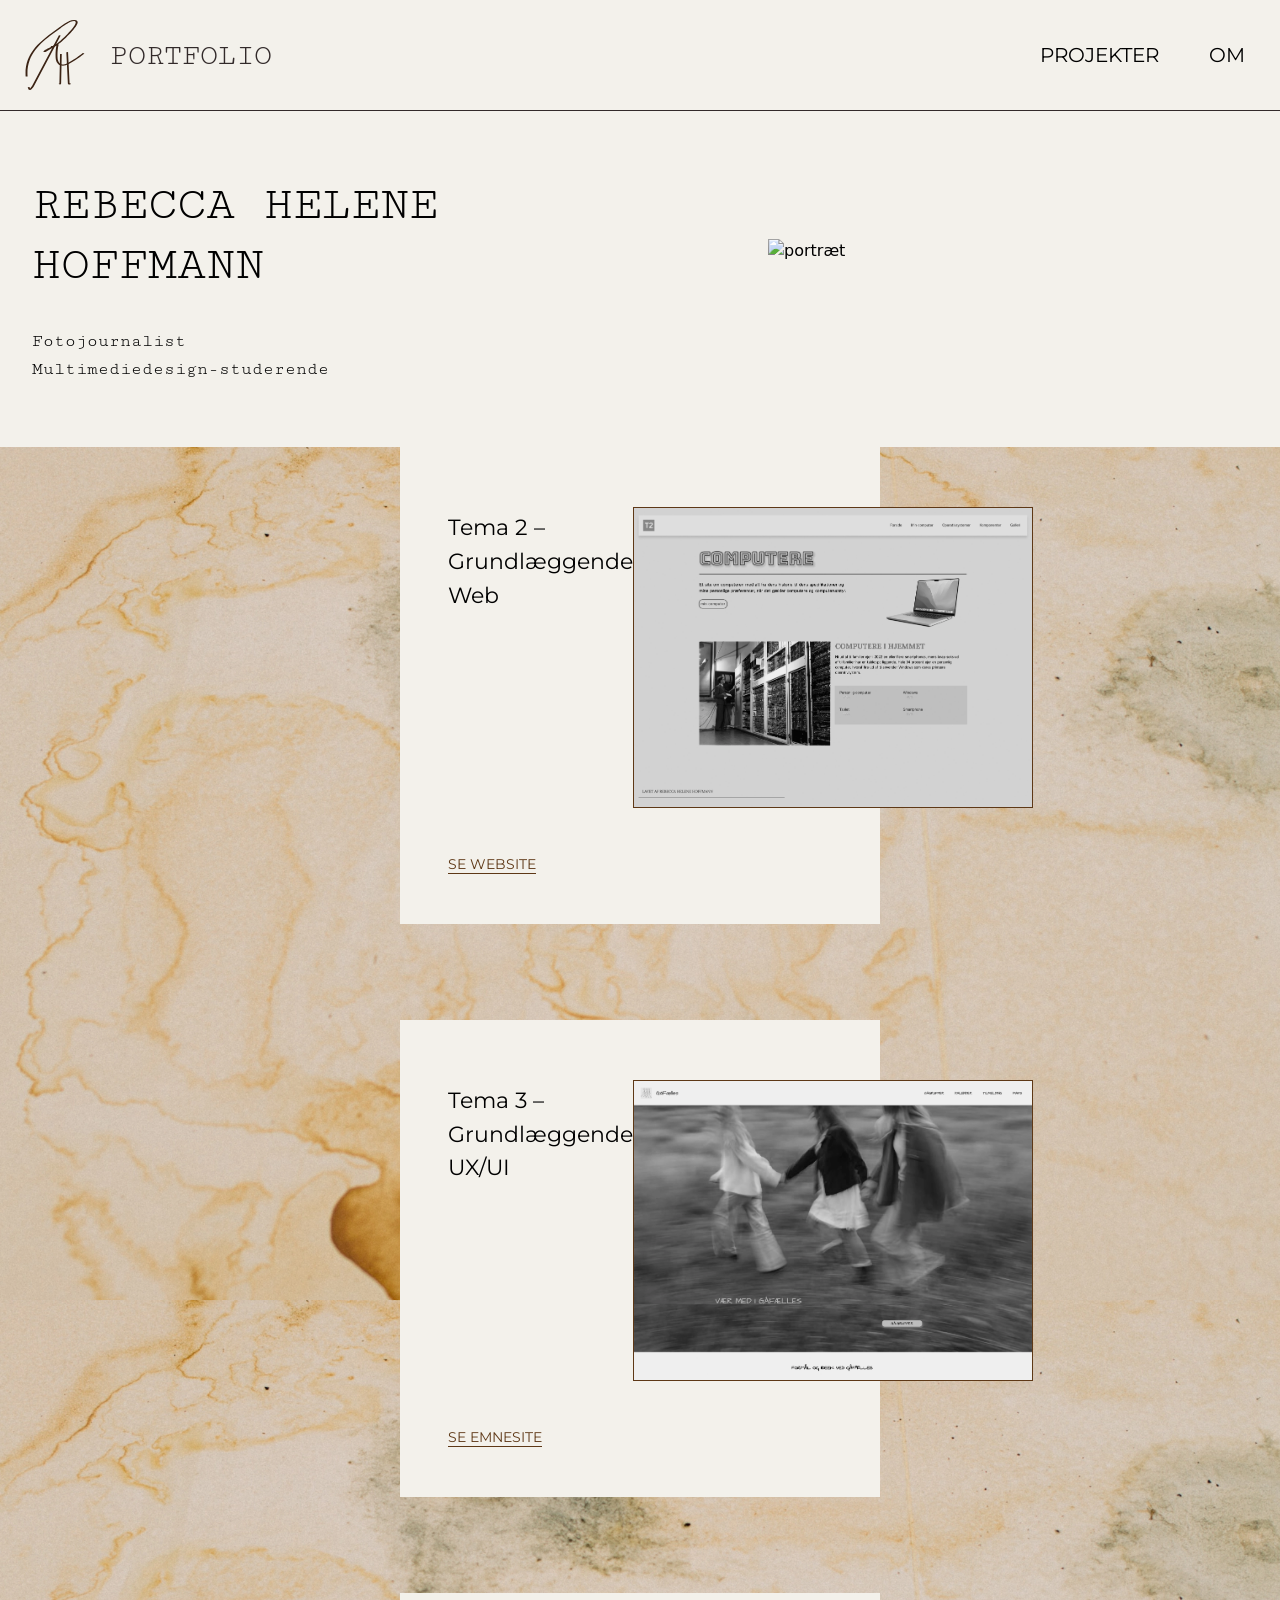
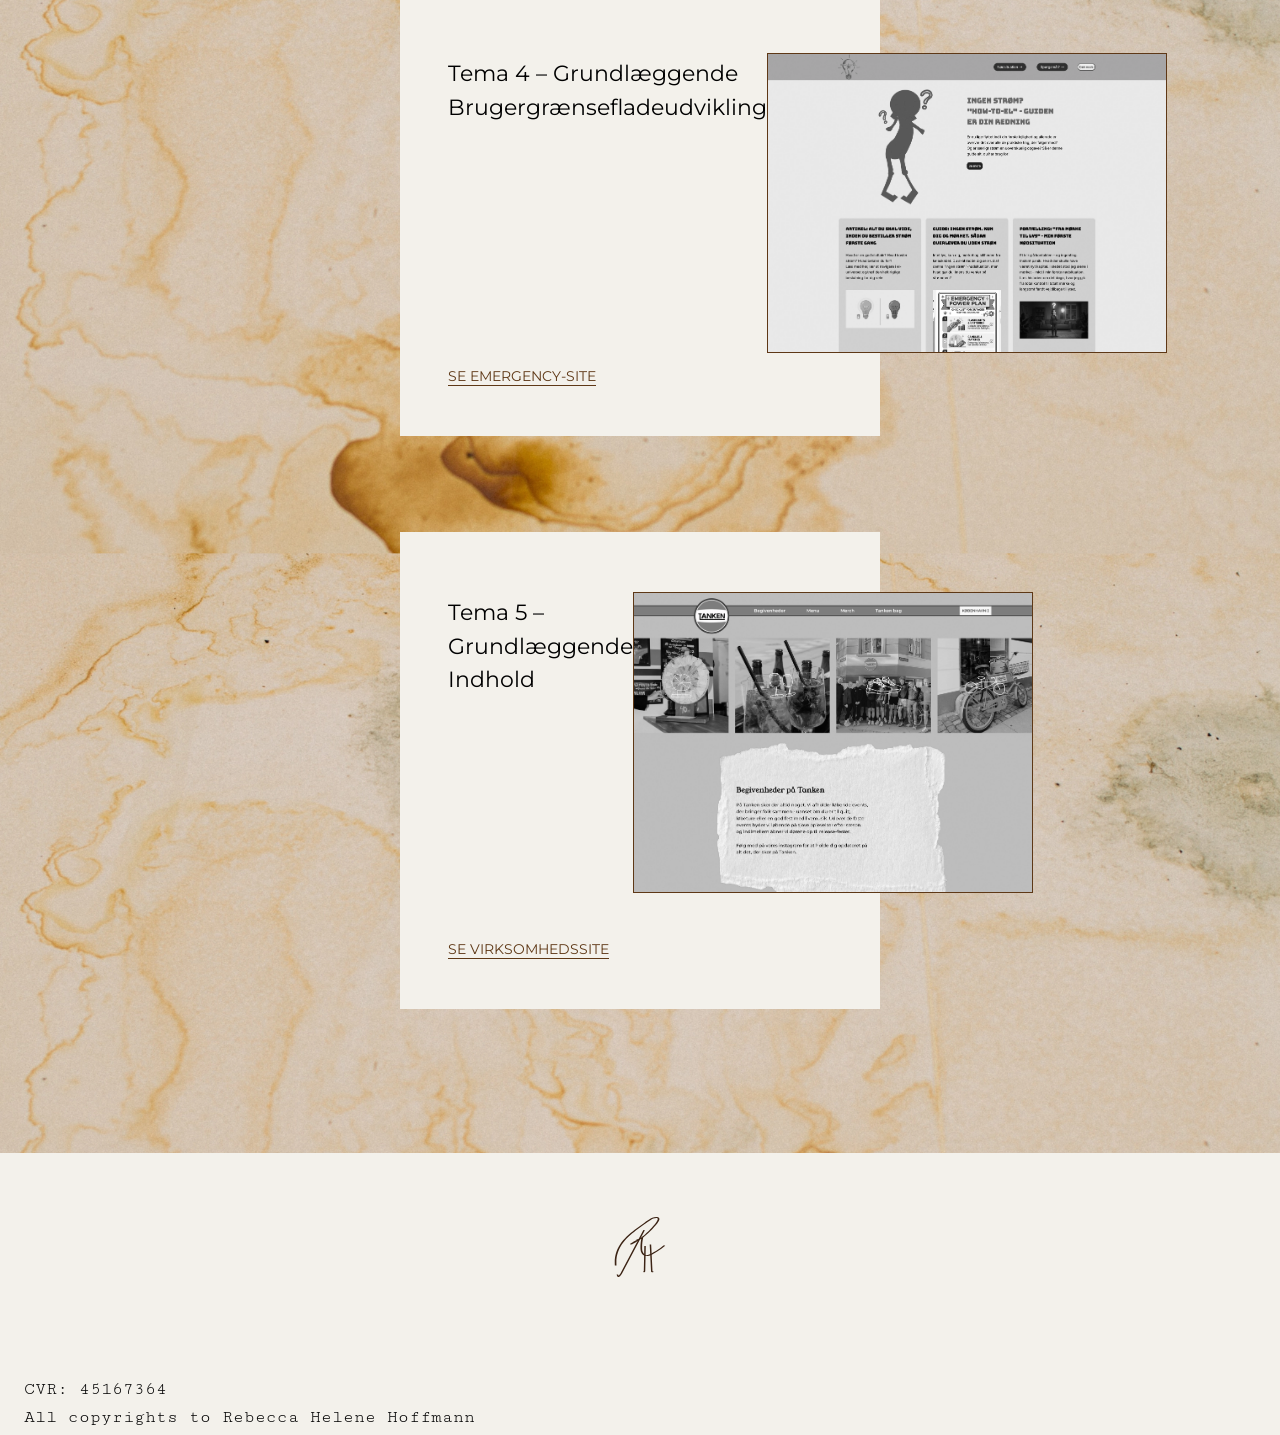
==== commit 1d8f45ac: "version nummer fem" ====
--- a/index.html
+++ b/index.html
@@ -49,29 +49,29 @@
         <div class="img-index">
             <div class="index-grid">
                 <div>
-                    <h3>Tema 2 – Grundlæggende Web | Website</h3>
-                    <a href="tema2.html"> Se mere her</a>
+                    <h3>Tema 2 – Grundlæggende Web</h3>
+                    <a href="tema2.html">Se Website</a>
                 </div>
                 <img src="img/t2-site-bw.webp" alt="computer">
             </div>
             <div class="index-grid">
                 <div>
-                    <h3>Tema 3 – Grundlæggende UX/UI | Emnesite</h3>
-                    <a href="tema3.html"> Se mere her</a>
+                    <h3>Tema 3 – Grundlæggende UX/UI</h3>
+                    <a href="tema3.html"> Se Emnesite</a>
                 </div>
                 <img src="img/t3-site-bw.webp" alt="computer">
             </div>
             <div class="index-grid">
                 <div>
-                    <h3>Tema 4 – Grundlæggende Brugergrænsefladeudvikling | Emergency-site</h3>
-                    <a href="tema4.html"> Se mere her</a>
+                    <h3>Tema 4 – Grundlæggende Brugergrænsefladeudvikling</h3>
+                    <a href="tema4.html"> Se Emergency-site</a>
                 </div>
                 <img src="img/t4-site-bw.webp" alt="computer">
             </div>
             <div class="index-grid">
                 <div>
-                    <h3>Tema 5 – Grundlæggende Indhold | Virksomhedssite</h3>
-                    <a href="tema5.html"> Se mere her</a>
+                    <h3>Tema 5 – Grundlæggende Indhold</h3>
+                    <a href="tema5.html"> Se Virksomhedssite</a>
                 </div>
                 <img src="img/t5-site-bw.webp" alt="computer">
             </div>
@@ -79,10 +79,12 @@
     </main>
 
     <footer>
-        <img src="svg/logo.svg" alt="logo">
+        <div class="logo-footer">
+            <img src="svg/logo.svg" alt="logo">
+        </div>
         <div>
             <p>CVR: 45167364</p>
-            <p>All copyright to Rebecca Helene Hoffmann</p>
+            <p>All copyrights to Rebecca Helene Hoffmann</p>
         </div>
     </footer>
 
--- a/layout.css
+++ b/layout.css
@@ -26,6 +26,10 @@
   padding-bottom: 3rem;
   padding-top: 1rem;
 }
+.index-grid img {
+  margin-top: 5%;
+  border: 1px solid #5e3816;
+}
 
 @media (min-width: 1000px) {
   .in-grid {
@@ -49,16 +53,17 @@
   .index-grid {
     display: grid;
     grid-template-columns: 1fr 1fr;
-    margin-left: 20rem;
-    margin-right: 20rem;
-    margin-bottom: 5rem;
+    margin-left: 22rem;
+    margin-right: 22rem;
+    margin-bottom: 6rem;
+    align-self: center;
   }
   .index-grid img {
-    padding-left: 5rem;
-    padding-right: 5rem;
+    width: 400px;
+    margin-top: 3%;
   }
   .index-grid h3 {
-    padding-bottom: 10rem;
+    padding-bottom: 15rem;
   }
 }
 
--- a/style.css
+++ b/style.css
@@ -47,28 +47,26 @@
 /***************** tema a farve ****************/
 
 /***************** footer ****************/
-footer {
+.logo-footer {
+  display: flex;
+  align-items: center;
+  justify-content: center;
   padding-top: 10%;
-  margin-bottom: 5%;
+  margin-bottom: 15%;
 }
 footer img {
   height: 60px;
   width: 60px;
-  margin-bottom: 10%;
-  justify-self: center;
-  align-self: center;
 }
 footer p {
   margin-left: 1.5rem;
-  line-height: 25px;
+  margin-bottom: 0.5rem;
+  line-height: 20px;
 }
 @media (min-width: 1000px) {
-  footer {
+  .logo-footer {
     padding-top: 5%;
-    margin-bottom: 1%;
-  }
-  footer img {
-    margin-bottom: 5%;
+    margin-bottom: 8%;
   }
 }
 /***************** nav-menu ****************/
--- a/generel.css
+++ b/generel.css
@@ -75,7 +75,7 @@
   --font-h3-a: "Montserrat", sans-serif;
 
   /***************** font size mobil ****************/
-  --font-size-m-h1: 2.1rem;
+  --font-size-m-h1: 2rem;
   --font-size-m-h2: 1.8rem;
   --font-size-m-h3: 1.2rem;
   --font-size-m-p: 1rem;
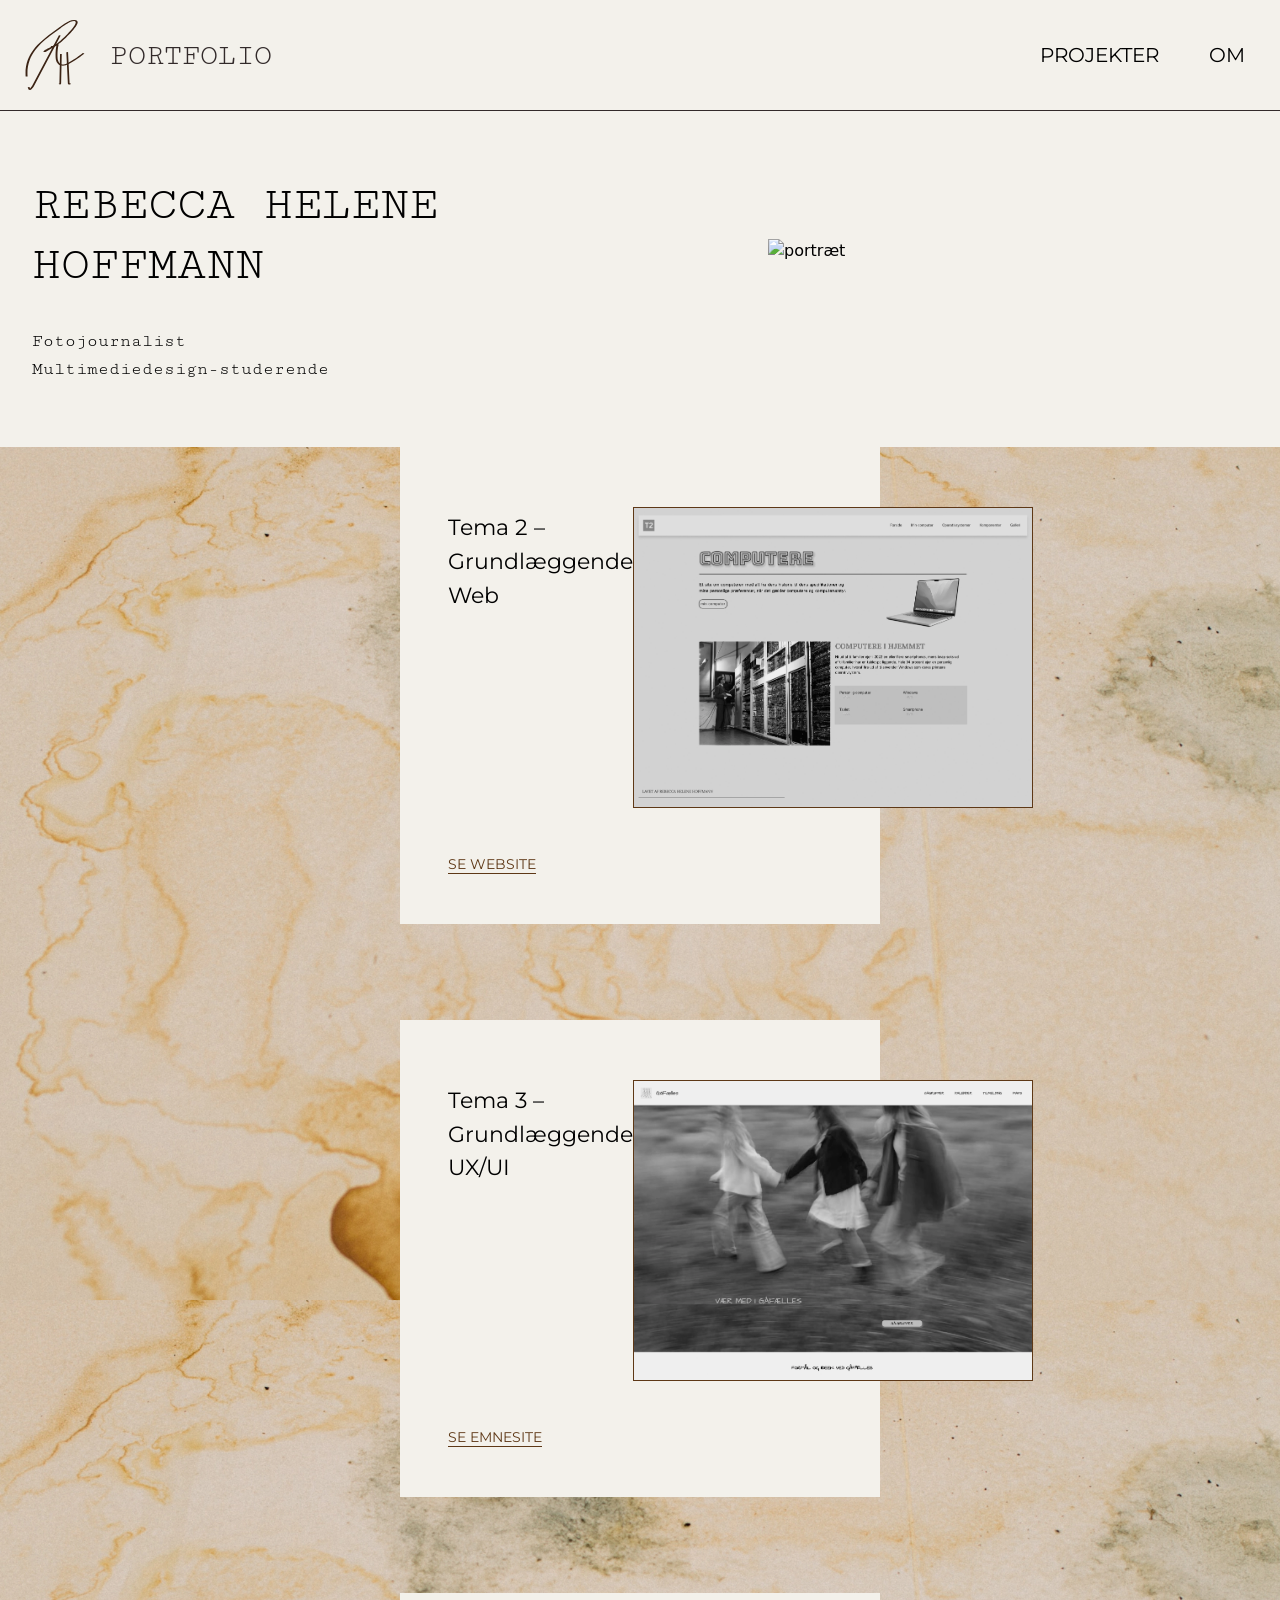
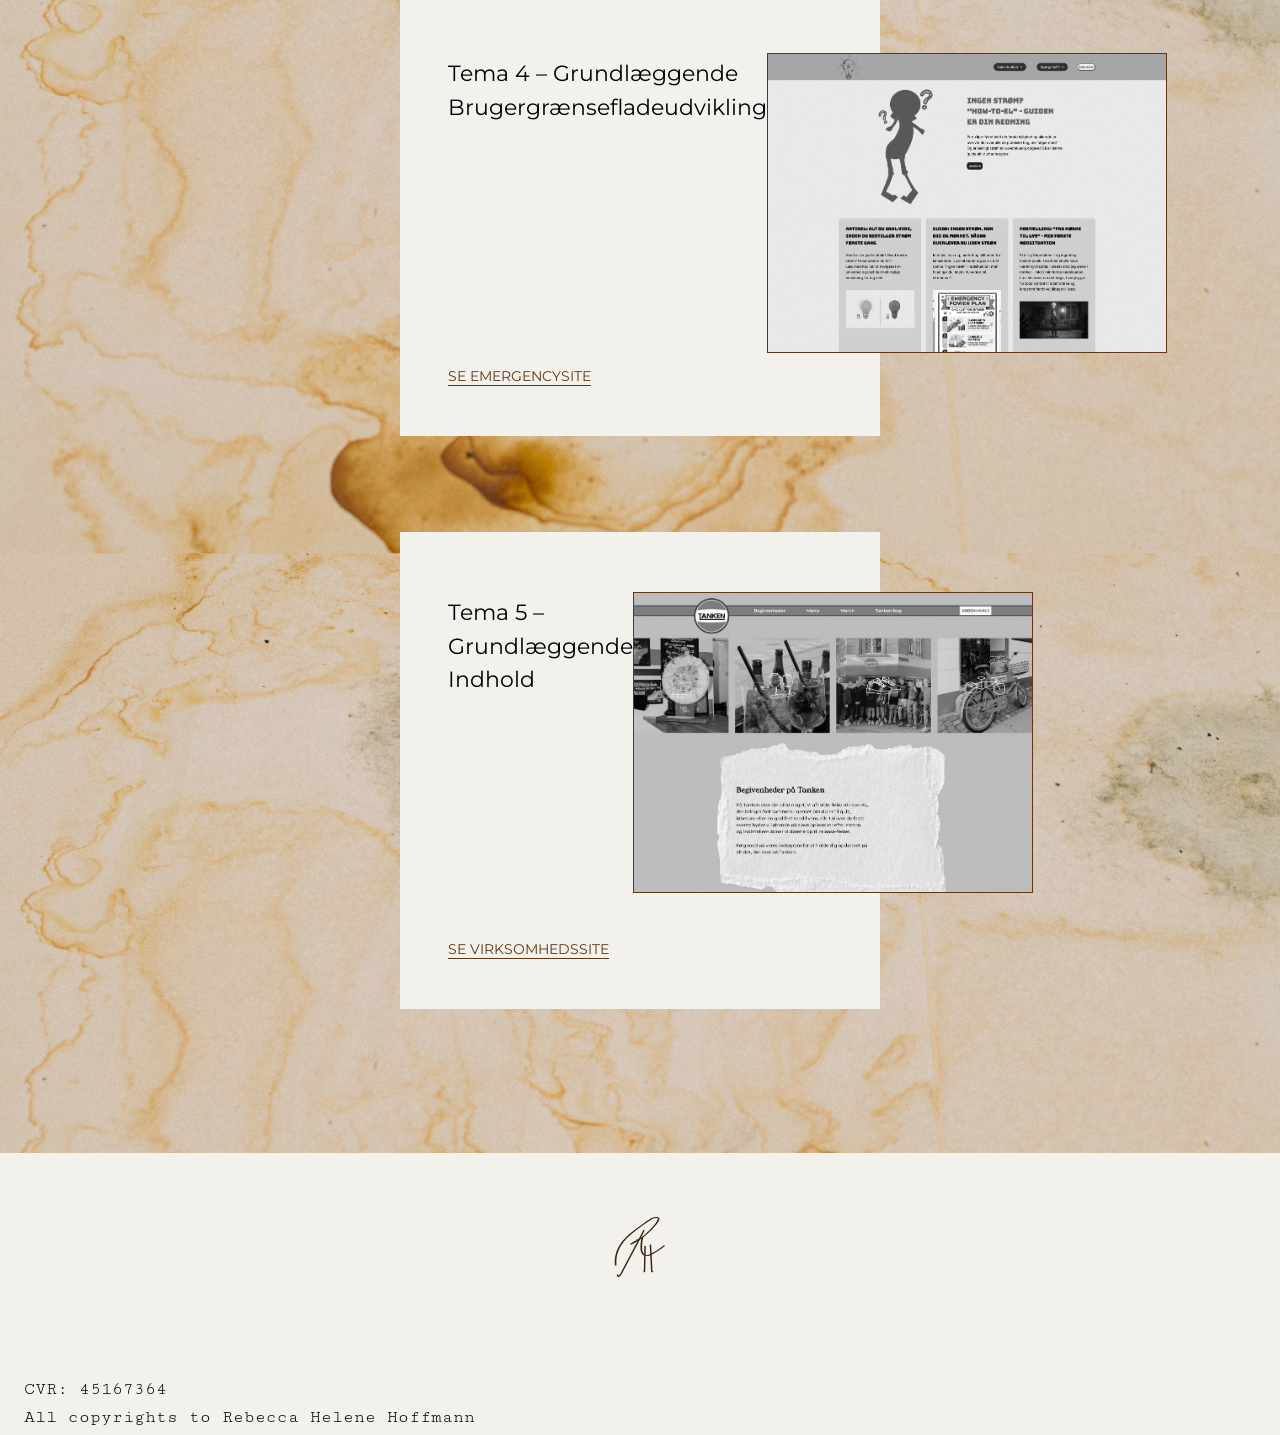
==== commit 521977e8: "version nummer seks" ====
--- a/index.html
+++ b/index.html
@@ -14,6 +14,7 @@
     <link href="https://fonts.googleapis.com/css2?family=Cutive+Mono&display=swap" rel="stylesheet">
     <link href="https://fonts.googleapis.com/css2?family=Montserrat:ital,wght@0,100..900;1,100..900&display=swap"
         rel="stylesheet">
+    <link rel="icon" type="image/png" sizes="16x16" href="svg/favicon.webp">
 </head>
 
 <body>
@@ -64,7 +65,7 @@
             <div class="index-grid">
                 <div>
                     <h3>Tema 4 – Grundlæggende Brugergrænsefladeudvikling</h3>
-                    <a href="tema4.html"> Se Emergency-site</a>
+                    <a href="tema4.html"> Se Emergencysite</a>
                 </div>
                 <img src="img/t4-site-bw.webp" alt="computer">
             </div>
--- a/layout.css
+++ b/layout.css
@@ -142,44 +142,56 @@
   border-bottom: none;
 }
 /***************** om ****************/
-.img-om {
+.om {
   background-image: url(img/om-bg.webp);
   background-size: 100%;
-  padding: 1rem;
+  padding-right: 6%;
+  padding-left: 6%;
+  padding-bottom: 6%;
   img {
-    padding: 2rem;
-  }
-}
-/***************** om box 1 ****************/
+    padding: 1rem;
+  }
+}
+.om h3 {
+  margin-top: 2rem;
+  margin-bottom: 0.2rem;
+}
+.om li {
+  margin-left: 1rem;
+}
+
+/***************** OM box 1 ****************/
 .om-grid-1 {
-  margin: 2rem;
-  padding: 4rem;
+  margin: 1rem;
+  padding: 3rem;
   background-color: rgb(232, 227, 222);
 }
 .om-grid-1 h2 {
   padding-bottom: 1rem;
 }
-.om-grid-1 p {
+.om-grid-1 a {
+  font-family: "Cutive Mono", monospace;
+  font-size: 1rem;
   padding-bottom: 3rem;
 }
-/***************** om box 2 ****************/
+/***************** OM box 2 ****************/
 .om-grid-2 {
-  margin: 2rem;
-  padding: 4rem;
+  margin: 1rem;
+  padding: 3rem;
   background-color: rgb(232, 227, 222);
 }
 .om-grid-2 h3 {
   padding-bottom: 1rem;
 }
 .om-grid-2 p {
-  padding-bottom: 3rem;
+  padding-bottom: 1rem;
 }
 
 @media (min-width: 1000px) {
   .om-grid {
     display: grid;
     grid-template-columns: 1fr 1fr;
-    margin-top: 5rem;
+    padding-top: 5rem;
     margin-left: 15rem;
     margin-right: 15rem;
   }
@@ -187,8 +199,25 @@
     display: grid;
     grid-template-columns: 1fr 1fr;
     gap: 10%;
-    margin-top: 5rem;
-    margin-left: 17rem;
-    margin-right: 17rem;
-  }
-}
+    margin-left: 16rem;
+    margin-right: 16rem;
+  }
+  .om-grid-1 a {
+    font-size: 1.1rem;
+  }
+  .om li {
+    margin-left: 1rem;
+  }
+}
+/***************** OM - kompetencer ****************/
+.k-grid {
+  display: grid;
+  grid-template-columns: 1fr 1fr;
+}
+.k-skala {
+  grid-column: 2/3;
+  border: 1px solid black;
+  background: linear-gradient(to right, var(--color-k) 50%, transparent 50%);
+  height: 15px;
+  align-self: center;
+}
--- a/generel.css
+++ b/generel.css
@@ -79,14 +79,16 @@
   --font-size-m-h2: 1.8rem;
   --font-size-m-h3: 1.2rem;
   --font-size-m-p: 1rem;
+  --font-size-m-li: 1rem;
   --font-size-m-a: 0.8rem;
 
   /***************** font size desk ****************/
   --font-size-d-h1: 3rem;
   --font-size-d-h2: 2.5rem;
   --font-size-d-h3: 1.4rem;
+  --font-size-d-p: 1.1rem;
+  --font-size-d-li: 1.1rem;
   --font-size-d-a: 0.9rem;
-  --font-size-d-p: 1.1rem;
 
   /***************** font weight ****************/
   --font-weight-h1: 100;
@@ -99,6 +101,7 @@
   /***************** color ****************/
   --color-bg: #f3f1eb;
   --color-a: black;
+  --color-k: #5e3816;
 
   /***************** margin ****************/
   --margint-m-h1: 2rem;
@@ -141,6 +144,7 @@
 }
 li {
   font-family: var(--font-h1-h2-p-li);
+  font-size: var(--font-size-m-li);
 }
 
 @media (min-width: 1000px) {
@@ -159,4 +163,7 @@
   p {
     font-size: var(--font-size-d-p);
   }
+  li {
+    font-size: var(--font-size-d-li);
+  }
 }
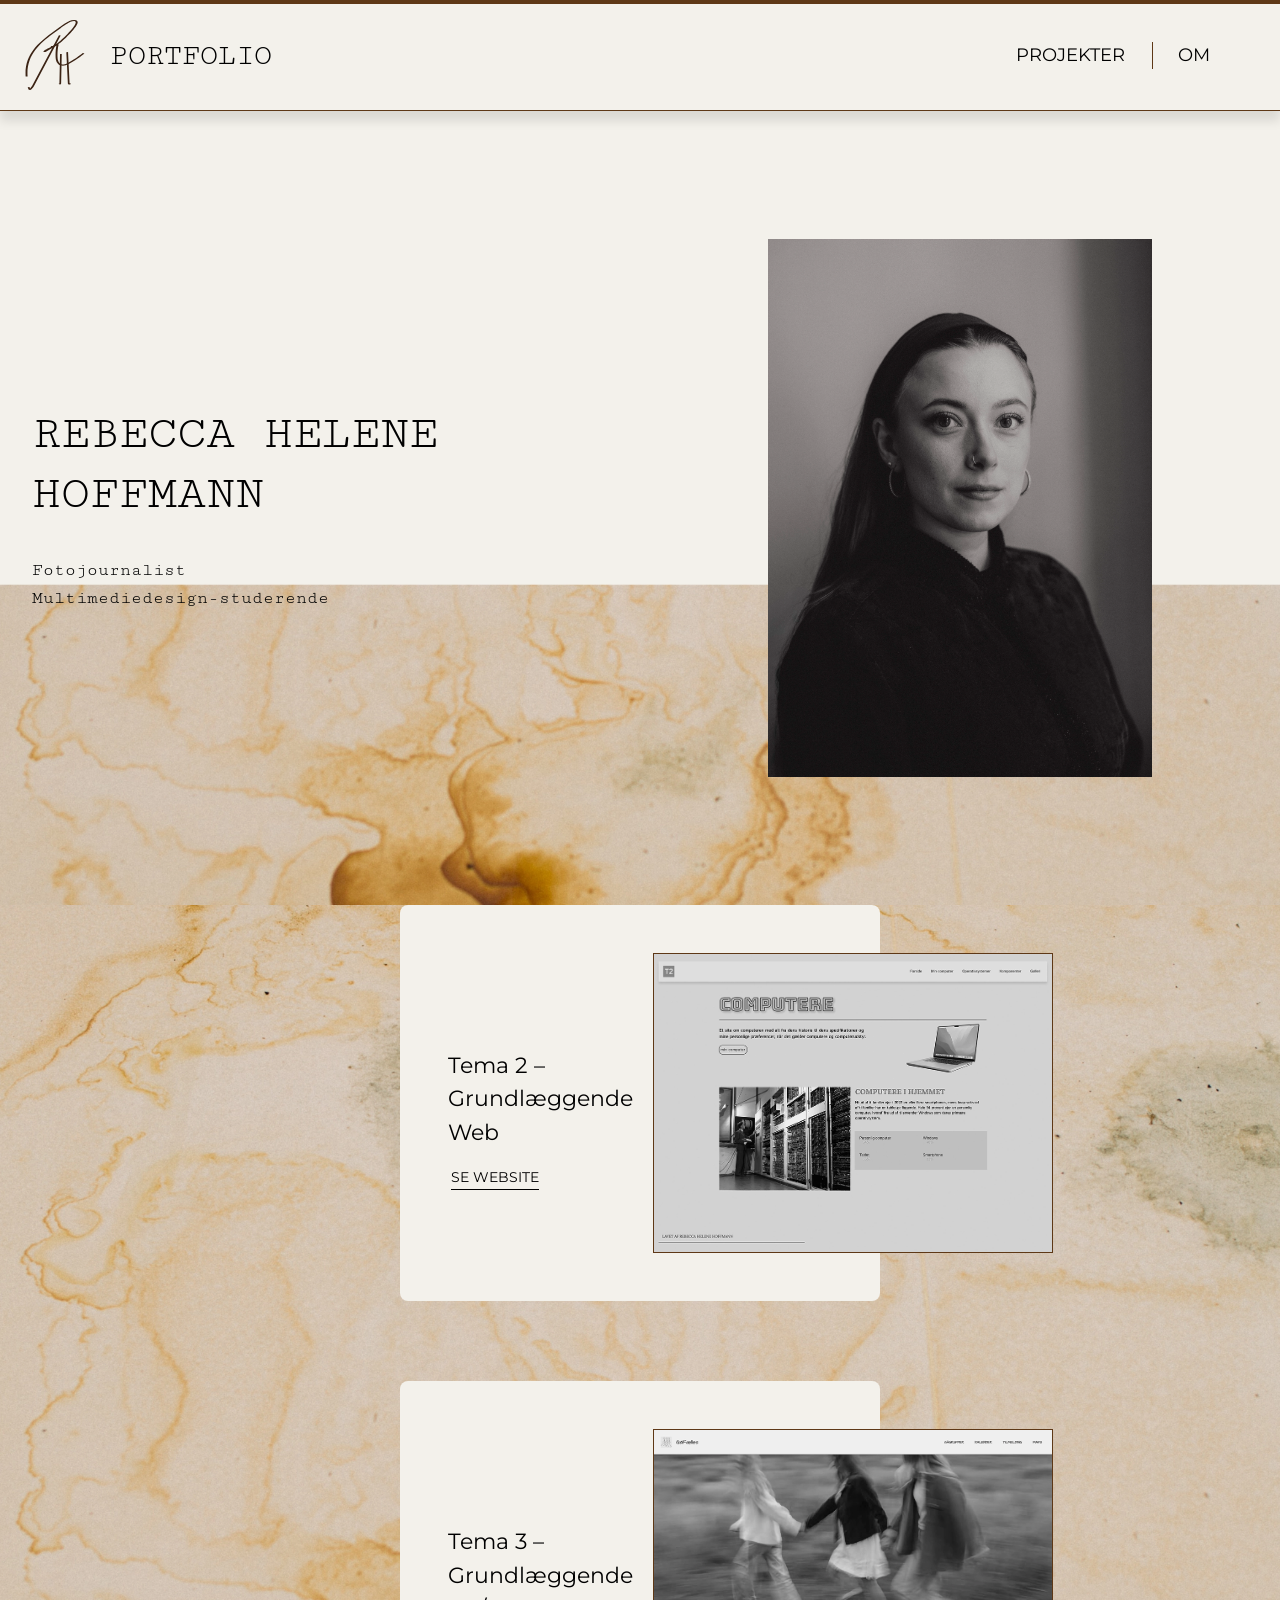
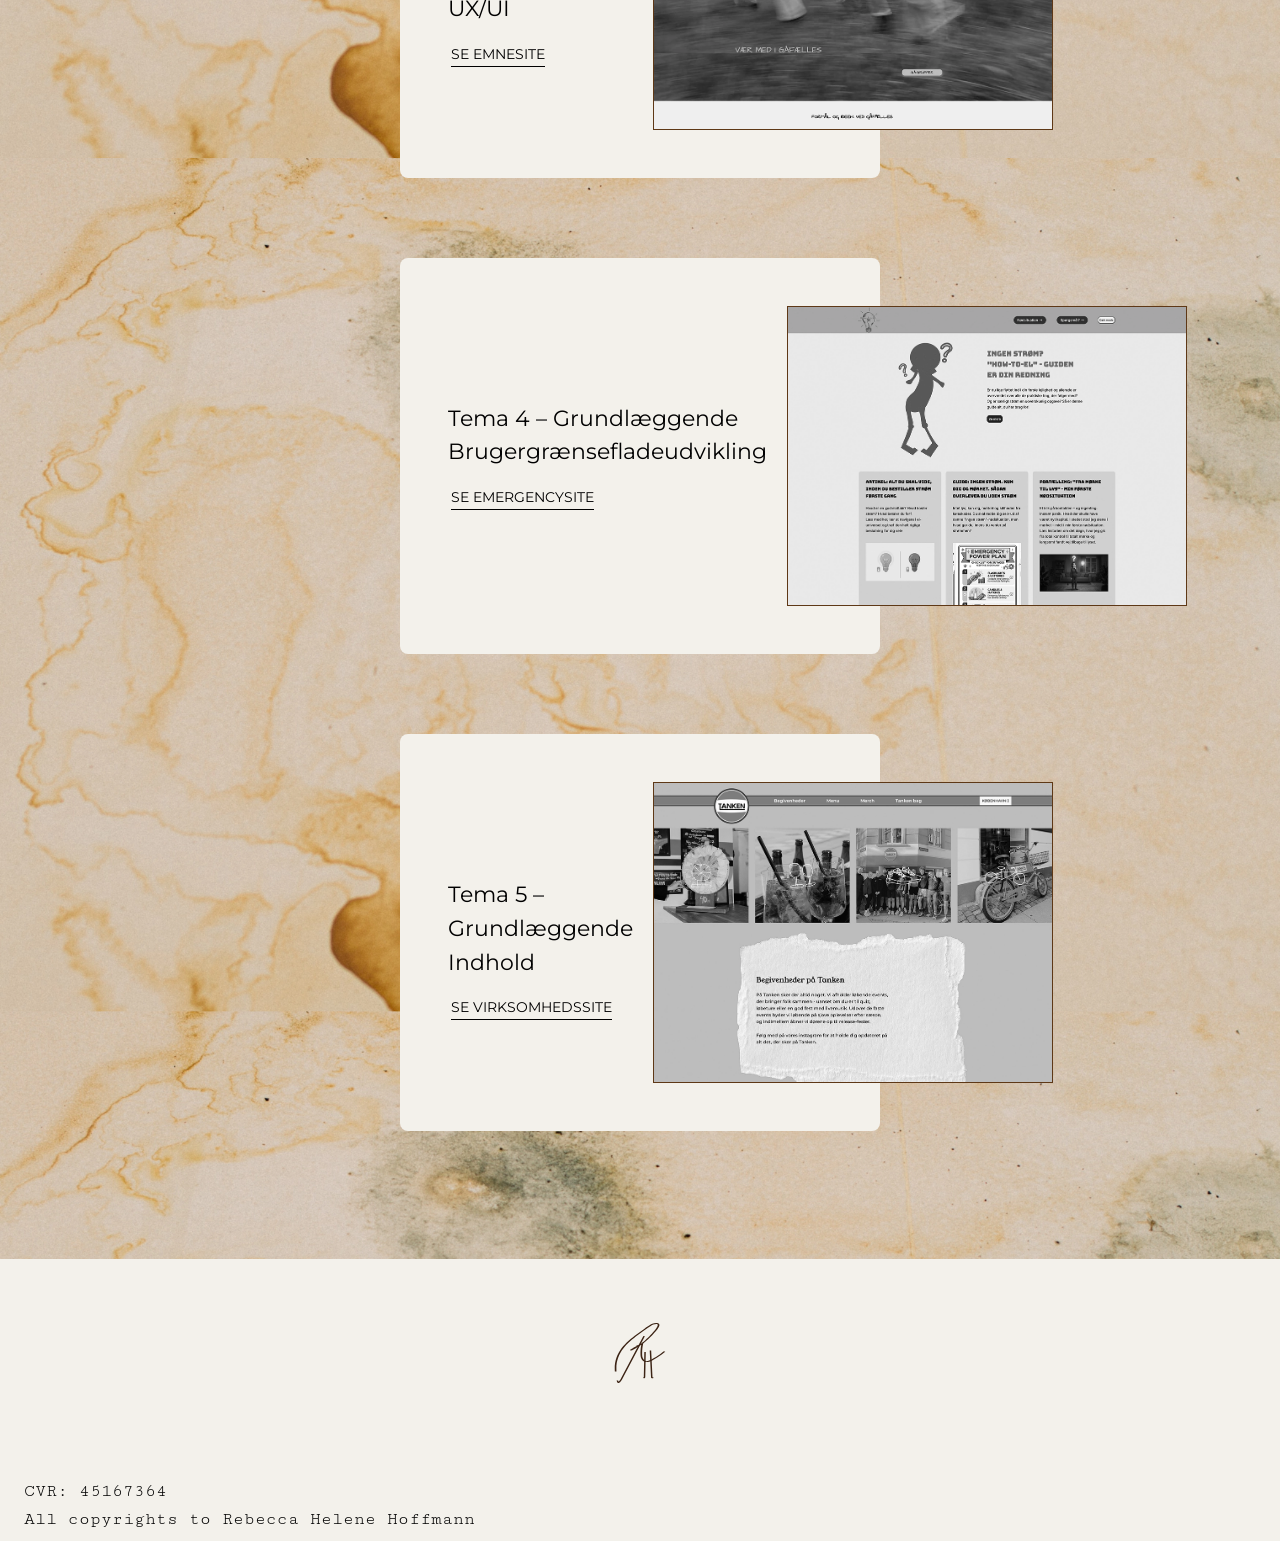
==== commit dc655990: "version nummer otte" ====
--- a/index.html
+++ b/index.html
@@ -5,7 +5,7 @@
     <meta charset="UTF-8">
     <meta name="viewport" content="width=device-width, initial-scale=1.0">
     <title>Portfolio</title>
-    <meta name="robots" content="noindex">
+    <!-- <meta name="robots" content="noindex"> -->
     <link rel="stylesheet" href="layout.css">
     <link rel="stylesheet" href="style.css">
     <link rel="stylesheet" href="generel.css">
@@ -43,42 +43,40 @@
                 <p>Multimediedesign-studerende</p>
             </div>
             <div class="in-grid-img">
-                <img src="img/pb.webp" alt="portræt">
+                <img src="img/pbcopy.webp" alt="portræt">
             </div>
         </div>
-
         <div class="img-index">
             <div class="index-grid">
                 <div>
                     <h3>Tema 2 – Grundlæggende Web</h3>
                     <a href="tema2.html">Se Website</a>
                 </div>
-                <img src="img/t2-site-bw.webp" alt="computer">
+                <img src="img/bw-index-t2.webp" alt="computer">
             </div>
             <div class="index-grid">
                 <div>
                     <h3>Tema 3 – Grundlæggende UX/UI</h3>
                     <a href="tema3.html"> Se Emnesite</a>
                 </div>
-                <img src="img/t3-site-bw.webp" alt="computer">
+                <img src="img/bw-index-t3.webp" alt="computer">
             </div>
             <div class="index-grid">
                 <div>
                     <h3>Tema 4 – Grundlæggende Brugergrænsefladeudvikling</h3>
                     <a href="tema4.html"> Se Emergencysite</a>
                 </div>
-                <img src="img/t4-site-bw.webp" alt="computer">
+                <img src="img/bw-index-t4.webp" alt="computer">
             </div>
             <div class="index-grid">
                 <div>
                     <h3>Tema 5 – Grundlæggende Indhold</h3>
                     <a href="tema5.html"> Se Virksomhedssite</a>
                 </div>
-                <img src="img/t5-site-bw.webp" alt="computer">
+                <img src="img/bw-index-t5.webp" alt="computer">
             </div>
         </div>
     </main>
-
     <footer>
         <div class="logo-footer">
             <img src="svg/logo.svg" alt="logo">
--- a/layout.css
+++ b/layout.css
@@ -17,14 +17,13 @@
   padding: 3rem;
 }
 .index-grid {
-  margin-bottom: 2rem;
+  background-color: #f3f1eb;
+  border-radius: 8px;
   padding: 3rem;
-  background-color: #f3f1eb;
-  align-self: center;
+  margin-bottom: 5rem;
 }
 .index-grid h3 {
   padding-bottom: 3rem;
-  padding-top: 1rem;
 }
 .index-grid img {
   margin-top: 5%;
@@ -32,6 +31,7 @@
 }
 
 @media (min-width: 1000px) {
+  /***************** index box 1 ****************/
   .in-grid {
     display: grid;
     grid-template-columns: 1fr 1fr;
@@ -47,74 +47,127 @@
     order: 1;
     padding: 8rem;
   }
+
+  /***************** index box 2 ****************/
   .img-index {
     padding-top: 0%;
   }
   .index-grid {
     display: grid;
     grid-template-columns: 1fr 1fr;
-    margin-left: 22rem;
-    margin-right: 22rem;
-    margin-bottom: 6rem;
-    align-self: center;
+    gap: 20px;
+    margin-inline: 22rem;
   }
   .index-grid img {
     width: 400px;
-    margin-top: 3%;
+    /* order: -1; */
+    margin-top: 0;
   }
   .index-grid h3 {
-    padding-bottom: 15rem;
+    padding-top: 6rem;
+    padding-bottom: 1rem;
+  }
+  .index-grid a {
+    margin-left: 0.2rem;
   }
 }
 
 /***************** tema ****************/
 .tema h2 {
-  margin-top: 20rem;
-  margin-left: 2rem;
+  margin-left: 3rem;
+  margin-top: 10rem;
   margin-bottom: 0.5rem;
 }
 .tema h3 {
-  margin-top: 6rem;
-  margin-left: 2rem;
+  margin-left: 3rem;
+  margin-top: 5rem;
 }
 .tema p {
-  margin: 2rem;
-}
-.tema a {
-  margin-left: 2rem;
-  max-width: 65ch;
+  margin-left: 3rem;
+  margin-top: 1.5rem;
+  margin-bottom: 2rem;
+  margin-right: 3rem;
 }
 .tema img {
-  padding: 2rem;
+  padding: 3rem;
   border-bottom: 1px solid black;
 }
 @media (min-width: 1000px) {
+  .t-grid {
+    display: grid;
+    grid-template-columns: 1fr;
+    grid-template-rows: auto auto;
+  }
+  .t-grid-2 {
+    display: grid;
+    grid-template-columns: 1fr 1fr;
+    border-bottom: 1px solid black;
+  }
   .tema-grid {
-    display: flex;
-    flex-direction: column;
+    padding-left: 7rem;
+    padding-right: 7rem;
     border-left: 1px solid black;
   }
-  .tema-grid :last-child {
-    margin-top: auto;
-  }
-  .tema-grid h3 {
-    margin-left: 8rem;
-  }
-  .tema-grid p {
-    margin-left: 8rem;
-    margin-right: 8rem;
+  .tema h2 {
+    margin-top: 20rem;
+  }
+  .tema img {
+    border-bottom: 0;
   }
   .tema-grid a {
-    margin-left: 8rem;
-  }
-  .tema-grid img {
-    padding-left: 8rem;
-    padding-right: 8rem;
-  }
-  .t-grid {
-    display: grid;
-    grid-template-columns: 1fr 1fr;
-    grid-template-rows: 1fr 1fr;
+    display: block;
+  }
+  /***************** tema 2 img ****************/
+  .tema-grid .t2-img-1 {
+    padding-top: 7rem;
+  }
+  .tema-grid .t2-img-2 {
+    padding-top: 0rem;
+  }
+  .tema-grid .t2-img-3 {
+    padding-top: 12.5rem;
+  }
+  .tema-grid .t2-img-4 {
+    padding-top: 0rem;
+  }
+  /***************** tema 3 img ****************/
+  .tema-grid .t3-img-1 {
+    padding-top: 18rem;
+  }
+  .tema-grid .t3-img-2 {
+    padding-top: 0rem;
+  }
+  .tema-grid .t3-img-3 {
+    padding-top: 9rem;
+  }
+  .tema-grid .t3-img-4 {
+    padding-top: 0rem;
+  }
+  /***************** tema 4 img ****************/
+  .tema-grid .t4-img-1 {
+    padding-top: 24.5rem;
+  }
+  .tema-grid .t4-img-2 {
+    padding-top: 0rem;
+  }
+  .tema-grid .t4-img-3 {
+    padding-top: 9.5rem;
+  }
+  .tema-grid .t4-img-4 {
+    padding-top: 0rem;
+  }
+  /***************** tema 5 img ****************/
+  .tema-grid .t5-img-1 {
+    padding-top: 7rem;
+  }
+  .tema-grid .t5-img-2 {
+    padding-top: 0rem;
+  }
+  .tema-grid .t5-img-3 {
+    padding-top: 18rem;
+  }
+  .tema-grid .t5-img-4 {
+    padding-top: 0rem;
   }
 }
 /***************** pil ****************/
@@ -143,51 +196,62 @@
 }
 /***************** om ****************/
 .om {
-  background-image: url(img/om-bg.webp);
+  background-image: url(img/om-bg-1.webp);
   background-size: 100%;
   padding-right: 6%;
   padding-left: 6%;
   padding-bottom: 6%;
-  img {
-    padding: 1rem;
-  }
+}
+.om img {
+  padding: 1rem;
 }
 .om h3 {
-  margin-top: 2rem;
-  margin-bottom: 0.2rem;
-}
-.om li {
-  margin-left: 1rem;
+  margin-top: 3rem;
+  margin-bottom: 1rem;
 }
 
 /***************** OM box 1 ****************/
-.om-grid-1 {
+.om-box-1 {
   margin: 1rem;
-  padding: 3rem;
-  background-color: rgb(232, 227, 222);
-}
-.om-grid-1 h2 {
-  padding-bottom: 1rem;
-}
-.om-grid-1 a {
+  padding: 2rem;
+  background-color: #f3f1eb;
+  border-radius: 8px;
+}
+.om-box-1 a {
   font-family: "Cutive Mono", monospace;
   font-size: 1rem;
   padding-bottom: 3rem;
 }
+.om-box-1 li {
+  margin-left: 1rem;
+}
+
 /***************** OM box 2 ****************/
-.om-grid-2 {
+.om-box-2 {
   margin: 1rem;
-  padding: 3rem;
-  background-color: rgb(232, 227, 222);
-}
-.om-grid-2 h3 {
-  padding-bottom: 1rem;
-}
-.om-grid-2 p {
-  padding-bottom: 1rem;
+  padding: 2rem;
+  background-color: #f3f1eb;
+  border-radius: 8px;
 }
 
 @media (min-width: 1000px) {
+  /***************** OM box 1 ****************/
+  .om-box-1 {
+    padding: 4rem;
+  }
+  .om-box-1 a {
+    font-size: 1.1rem;
+  }
+  .om li {
+    margin-left: 1rem;
+  }
+  /***************** OM box 2 ****************/
+  .om-box-2 {
+    margin-left: 16rem;
+    margin-right: 16rem;
+    padding: 5rem;
+  }
+  /***************** OM grid ****************/
   .om-grid {
     display: grid;
     grid-template-columns: 1fr 1fr;
@@ -195,24 +259,17 @@
     margin-left: 15rem;
     margin-right: 15rem;
   }
-  .om-grid-2 {
-    display: grid;
-    grid-template-columns: 1fr 1fr;
-    gap: 10%;
-    margin-left: 16rem;
-    margin-right: 16rem;
-  }
-  .om-grid-1 a {
-    font-size: 1.1rem;
-  }
-  .om li {
-    margin-left: 1rem;
+  .grid-1-1 {
+    display: grid;
+    grid-template-columns: 1fr 1fr;
+    gap: 70px;
   }
 }
 /***************** OM - kompetencer ****************/
 .k-grid {
   display: grid;
   grid-template-columns: 1fr 1fr;
+  gap: 1px;
 }
 .k-skala {
   grid-column: 2/3;
@@ -221,3 +278,52 @@
   height: 15px;
   align-self: center;
 }
+.k-skala-1 {
+  grid-column: 2/3;
+  border: 1px solid black;
+  background: linear-gradient(to right, var(--color-k) 40%, transparent 40%);
+  height: 15px;
+  align-self: center;
+}
+.k-skala-2 {
+  grid-column: 2/3;
+  border: 1px solid black;
+  background: linear-gradient(to right, var(--color-k) 80%, transparent 80%);
+  height: 15px;
+  align-self: center;
+}
+.k-skala-3 {
+  grid-column: 2/3;
+  border: 1px solid black;
+  background: linear-gradient(to right, var(--color-k) 60%, transparent 60%);
+  height: 15px;
+  align-self: center;
+}
+.k-skala-4 {
+  grid-column: 2/3;
+  border: 1px solid black;
+  background: linear-gradient(to right, var(--color-k) 50%, transparent 50%);
+  height: 15px;
+  align-self: center;
+}
+.k-skala-5 {
+  grid-column: 2/3;
+  border: 1px solid black;
+  background: linear-gradient(to right, var(--color-k) 40%, transparent 40%);
+  height: 15px;
+  align-self: center;
+}
+.k-skala-6 {
+  grid-column: 2/3;
+  border: 1px solid black;
+  background: linear-gradient(to right, var(--color-k) 30%, transparent 30%);
+  height: 15px;
+  align-self: center;
+}
+.k-skala-7 {
+  grid-column: 2/3;
+  border: 1px solid black;
+  background: linear-gradient(to right, var(--color-k) 80%, transparent 80%);
+  height: 15px;
+  align-self: center;
+}
--- a/style.css
+++ b/style.css
@@ -1,48 +1,55 @@
 /***************** index ****************/
 .index-grid a {
+  display: inline-block;
+  border-bottom: 1px solid black;
+  text-transform: uppercase;
+  transition: all 0.3s ease;
+}
+.index-grid a:hover {
+  transform: scale(1.1);
   color: #5e3816;
-  border-bottom: 1px solid #5e3816;
+}
+
+/***************** tema ****************/
+
+/***************** tema h2 farve ****************/
+.t2-h2 {
+  color: #5b0dcf;
+  border-bottom: 1px solid black;
+}
+.t3-h2 {
+  color: #32771c;
+  border-bottom: 1px solid black;
+}
+.t4-h2 {
+  color: #0071be;
+  border-bottom: 1px solid black;
+}
+.t5-h2 {
+  color: #eb6300;
+  border-bottom: 1px solid black;
+}
+/***************** tema a farve ****************/
+.tema-grid a {
+  width: fit-content;
   text-transform: uppercase;
-}
-
-/***************** tema ****************/
-
-/***************** tema h2 farve ****************/
-.tema-h2 {
-  color: #5b0dcf;
-  border-bottom: 1px solid black;
-}
-.tema-h3 {
-  color: #32771c;
-  border-bottom: 1px solid black;
-}
-.tema-h4 {
-  color: #0071be;
-  border-bottom: 1px solid black;
-}
-.tema-h5 {
-  color: #eb6300;
-  border-bottom: 1px solid black;
+  margin-left: 3rem;
 }
 .t2-a {
   color: #5b0dcf;
   border-bottom: 1px solid #5b0dcf;
-  text-transform: uppercase;
 }
 .t3-a {
   color: #32771c;
   border-bottom: 1px solid #32771c;
-  text-transform: uppercase;
 }
 .t4-a {
   color: #0071be;
   border-bottom: 1px solid #0071be;
-  text-transform: uppercase;
 }
 .t5-a {
   color: #eb6300;
   border-bottom: 1px solid #eb6300;
-  text-transform: uppercase;
 }
 /***************** tema a farve ****************/
 
@@ -60,8 +67,8 @@
 }
 footer p {
   margin-left: 1.5rem;
-  margin-bottom: 0.5rem;
-  line-height: 20px;
+  margin-bottom: 1rem;
+  line-height: 12px;
 }
 @media (min-width: 1000px) {
   .logo-footer {
@@ -69,16 +76,36 @@
     margin-bottom: 8%;
   }
 }
+/***************** scrollbar ****************/
+html::before {
+  content: "";
+  inset: 0;
+  background-color: #5e3816;
+  block-size: 4px;
+  animation: site-progress linear both;
+  animation-timeline: scroll();
+  position: fixed;
+  transform-origin: 0 0;
+  z-index: 1000;
+}
+@keyframes site-progress {
+  from {
+    scale: 0 1;
+  }
+}
+
 /***************** nav-menu ****************/
 header {
+  position: sticky;
   top: 0;
   display: flex;
   justify-content: space-between;
   align-items: center;
   padding: 20px;
-  border-bottom: 1px solid rgb(50, 42, 42);
+  border-bottom: 1px solid #5e3816;
   max-width: 100%;
   box-shadow: 0 10px 10px rgba(0, 0, 0, 0.1);
+  background-color: var(--color-bg);
 }
 
 .logo {
@@ -96,7 +123,7 @@
   font-family: "Cutive Mono";
   font-size: 30px;
   text-decoration: none;
-  color: rgb(50, 42, 42);
+  color: black;
 }
 
 nav {
@@ -111,25 +138,27 @@
 }
 
 .menu li {
-  margin-right: 20px;
+  margin-right: 2px;
 }
 
 .menu li:last-child {
-  margin-right: 0;
+  border-left: 1px solid #5e3816;
+  margin-right: 25px;
 }
 
 .menu a {
   display: block;
-  padding: 10px;
-  padding-inline: 15px;
+  padding-inline: 25px;
   color: black;
   text-decoration: none;
   text-align: center;
   text-transform: uppercase;
-  font-size: 20px;
+  font-size: 18px;
   font-family: "Montserrat";
 }
-
+#active {
+  color: #5e3816;
+}
 .menu a:hover {
   color: #5e3816;
 }
@@ -154,6 +183,10 @@
   .menu {
     display: none;
   }
+  .menu a {
+    text-align: left;
+    padding-inline: 2rem;
+  }
 
   .burger {
     display: block;
@@ -194,9 +227,10 @@
     background-color: var(--color-bg);
     border: 1px solid grey;
     position: absolute;
+    justify-content: space-between;
     top: 75px;
     right: 0;
-    width: 30%;
+    width: 60%;
     z-index: 1010;
   }
 
--- a/generel.css
+++ b/generel.css
@@ -84,7 +84,7 @@
 
   /***************** font size desk ****************/
   --font-size-d-h1: 3rem;
-  --font-size-d-h2: 2.5rem;
+  --font-size-d-h2: 2rem;
   --font-size-d-h3: 1.4rem;
   --font-size-d-p: 1.1rem;
   --font-size-d-li: 1.1rem;
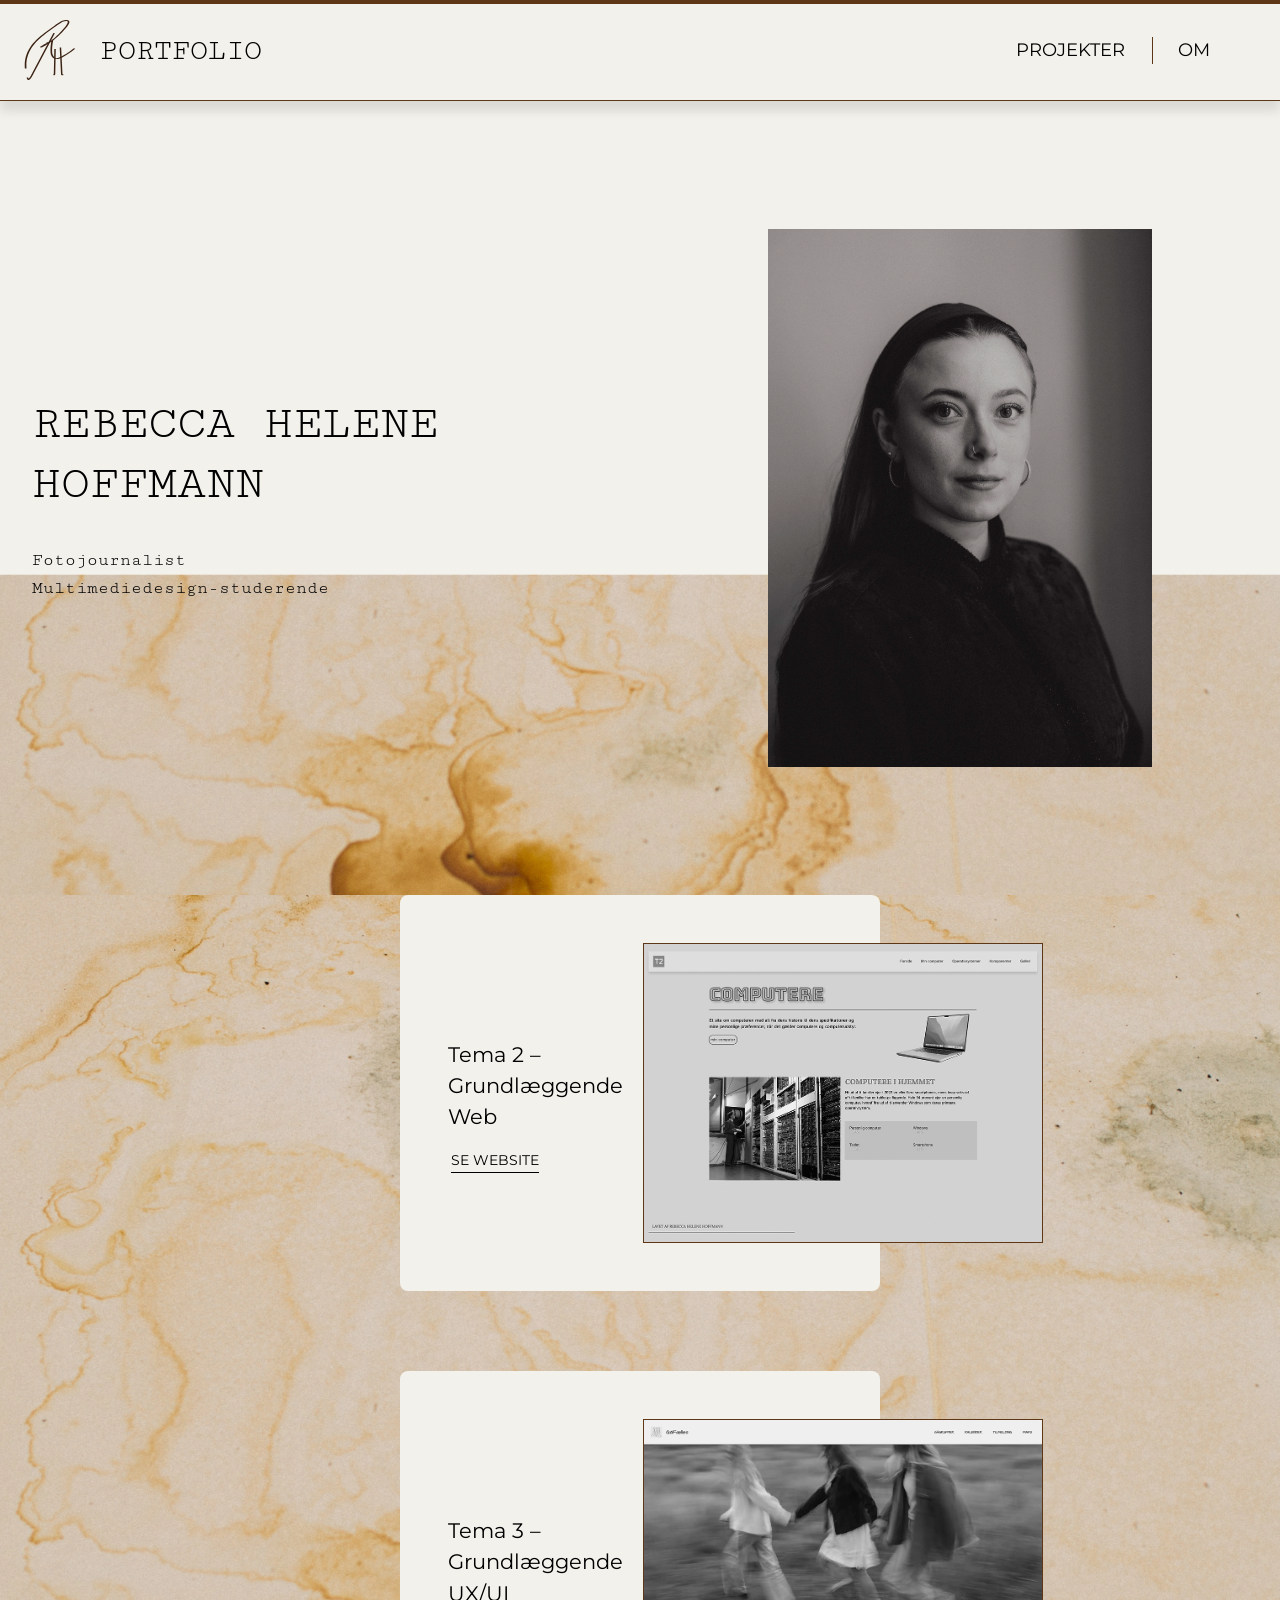
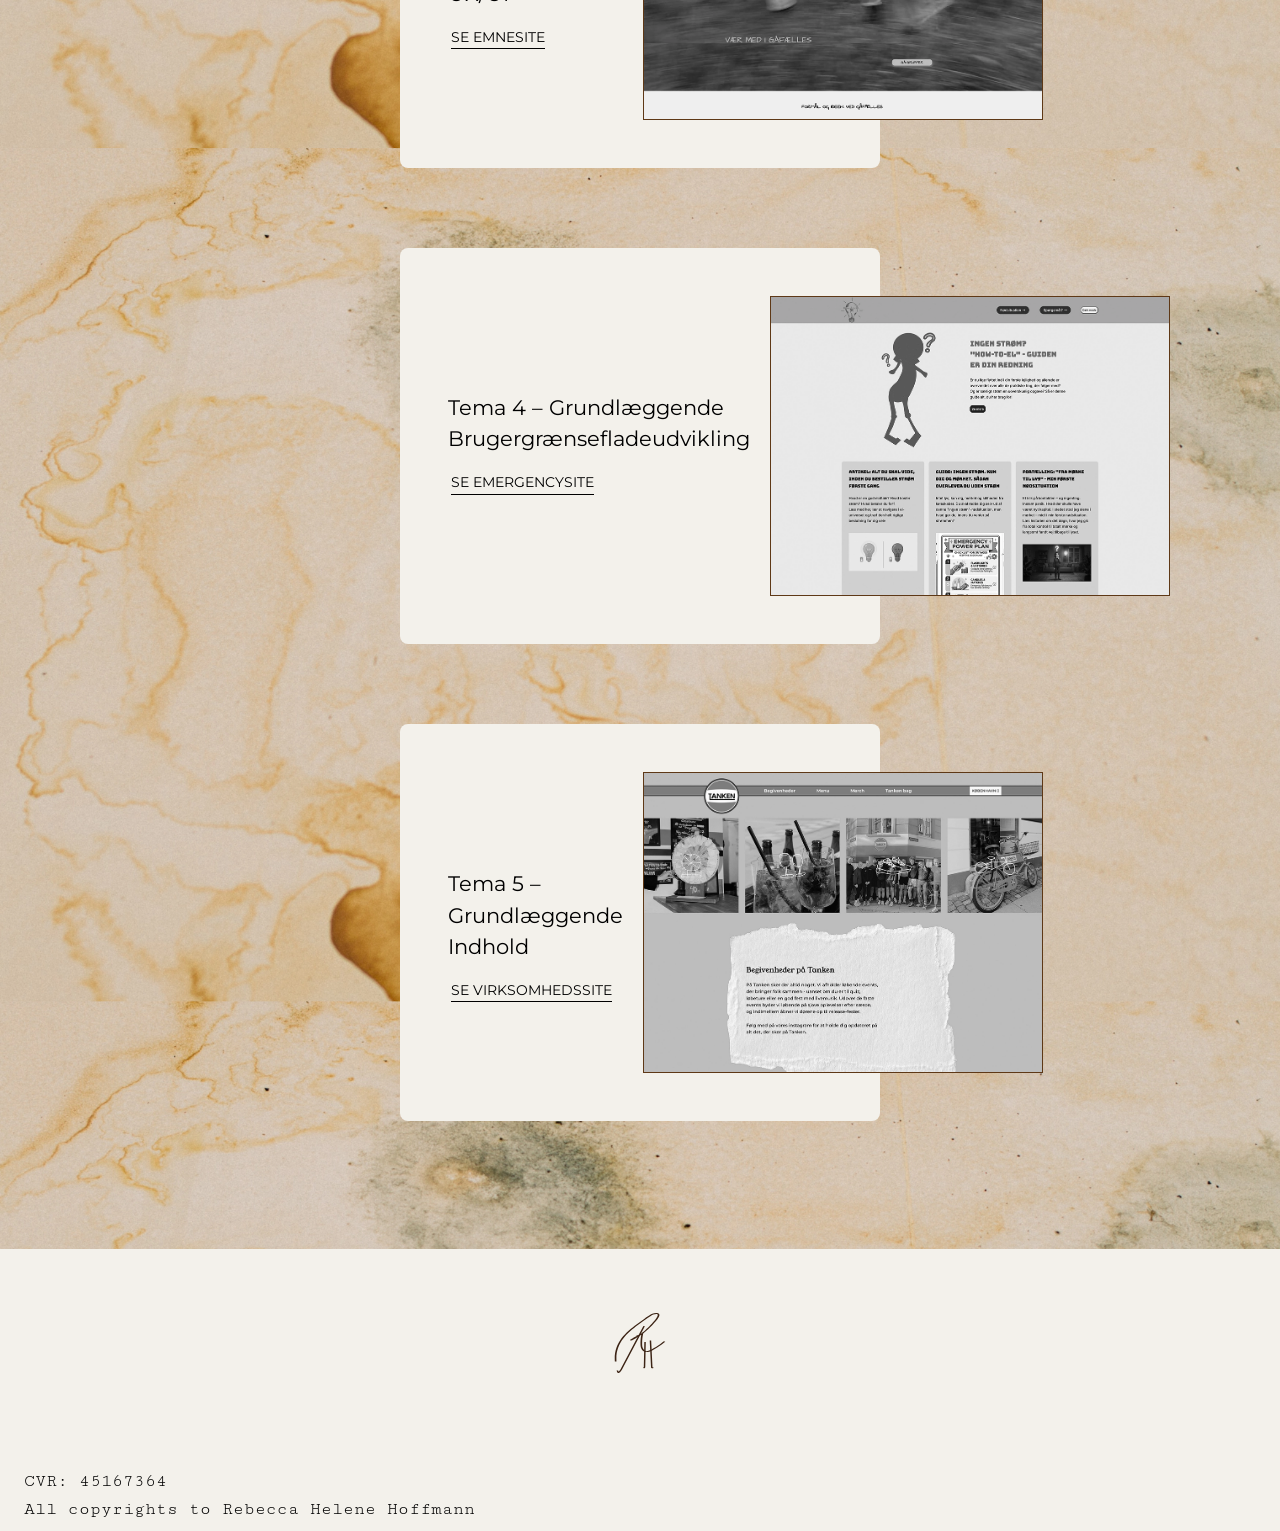
==== commit 0886d552: "version nummer ni" ====
--- a/index.html
+++ b/index.html
@@ -5,7 +5,7 @@
     <meta charset="UTF-8">
     <meta name="viewport" content="width=device-width, initial-scale=1.0">
     <title>Portfolio</title>
-    <!-- <meta name="robots" content="noindex"> -->
+    <meta name="robots" content="noindex">
     <link rel="stylesheet" href="layout.css">
     <link rel="stylesheet" href="style.css">
     <link rel="stylesheet" href="generel.css">
--- a/style.css
+++ b/style.css
@@ -115,8 +115,8 @@
 }
 
 .logo img {
-  width: 70px;
-  height: 70px;
+  width: 60px;
+  height: 60px;
 }
 
 .titel {
--- a/generel.css
+++ b/generel.css
@@ -84,8 +84,8 @@
 
   /***************** font size desk ****************/
   --font-size-d-h1: 3rem;
-  --font-size-d-h2: 2rem;
-  --font-size-d-h3: 1.4rem;
+  --font-size-d-h2: 2.1rem;
+  --font-size-d-h3: 1.3rem;
   --font-size-d-p: 1.1rem;
   --font-size-d-li: 1.1rem;
   --font-size-d-a: 0.9rem;
